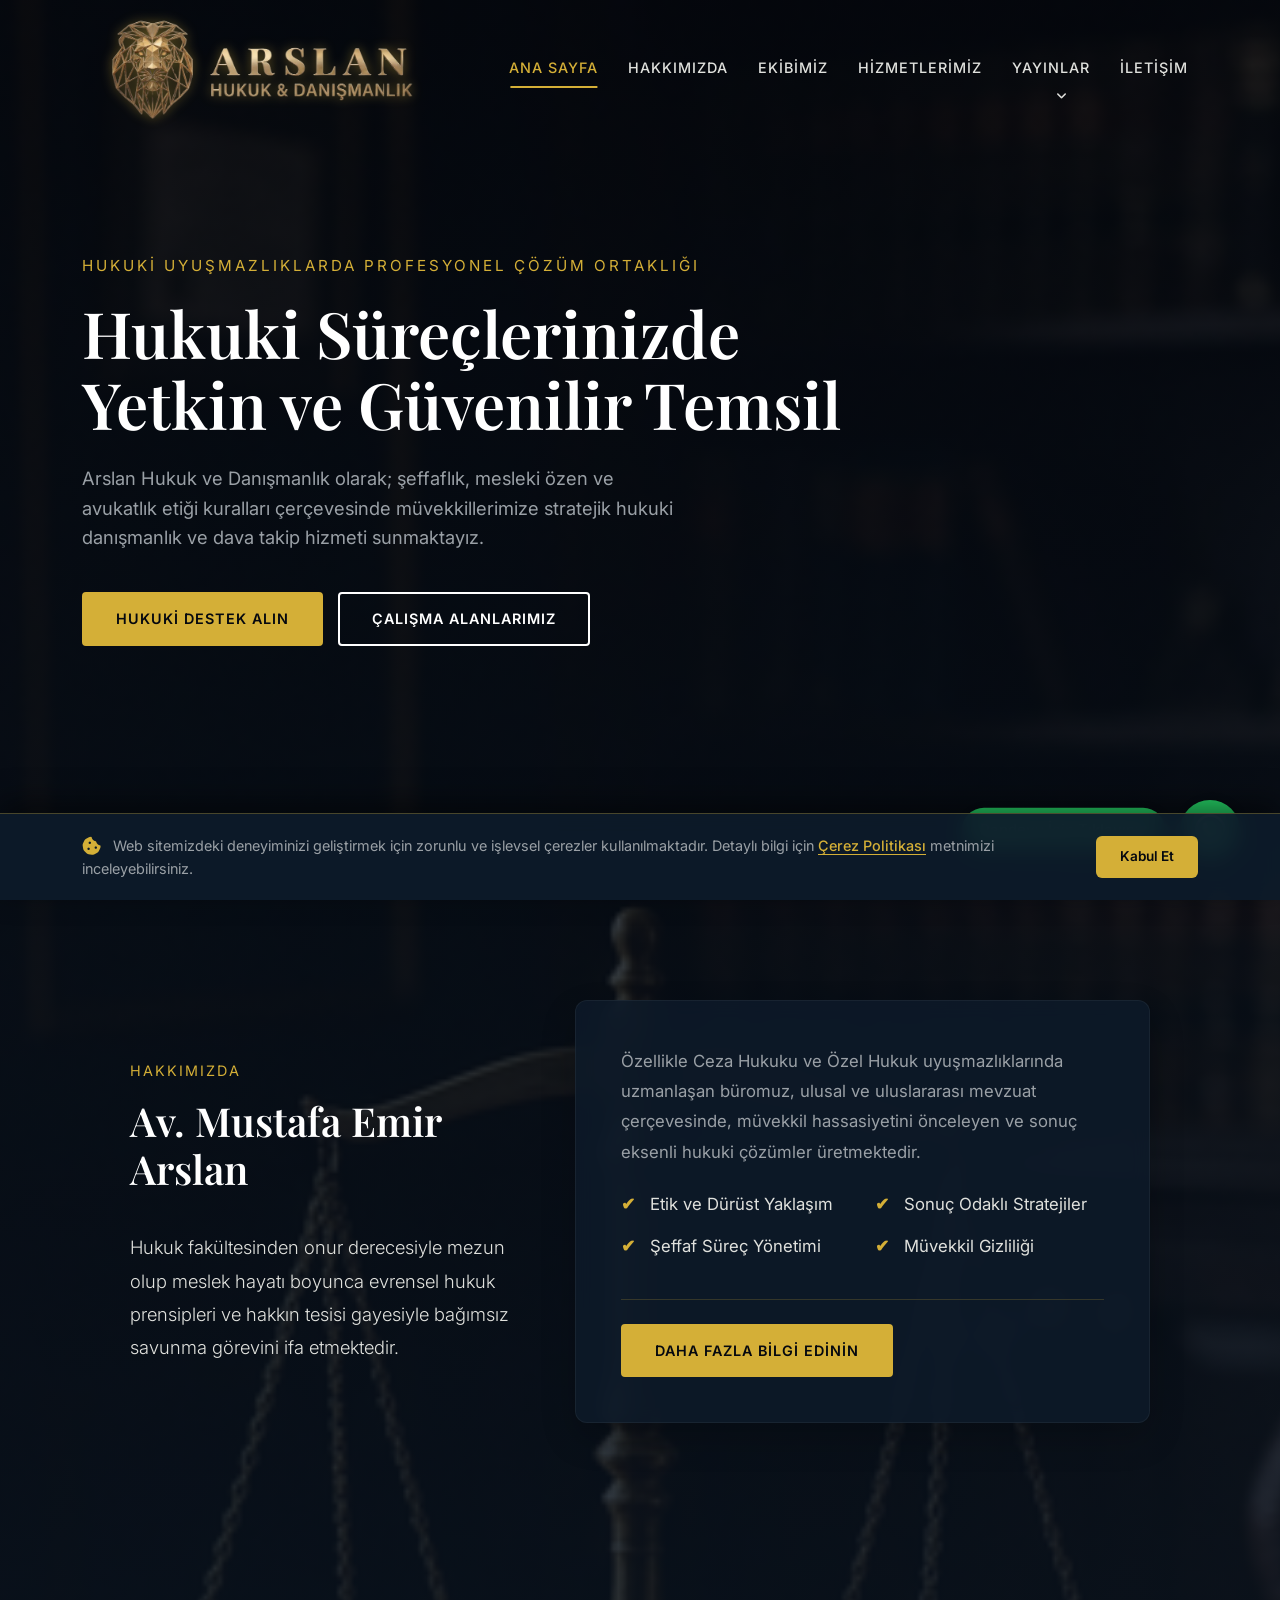
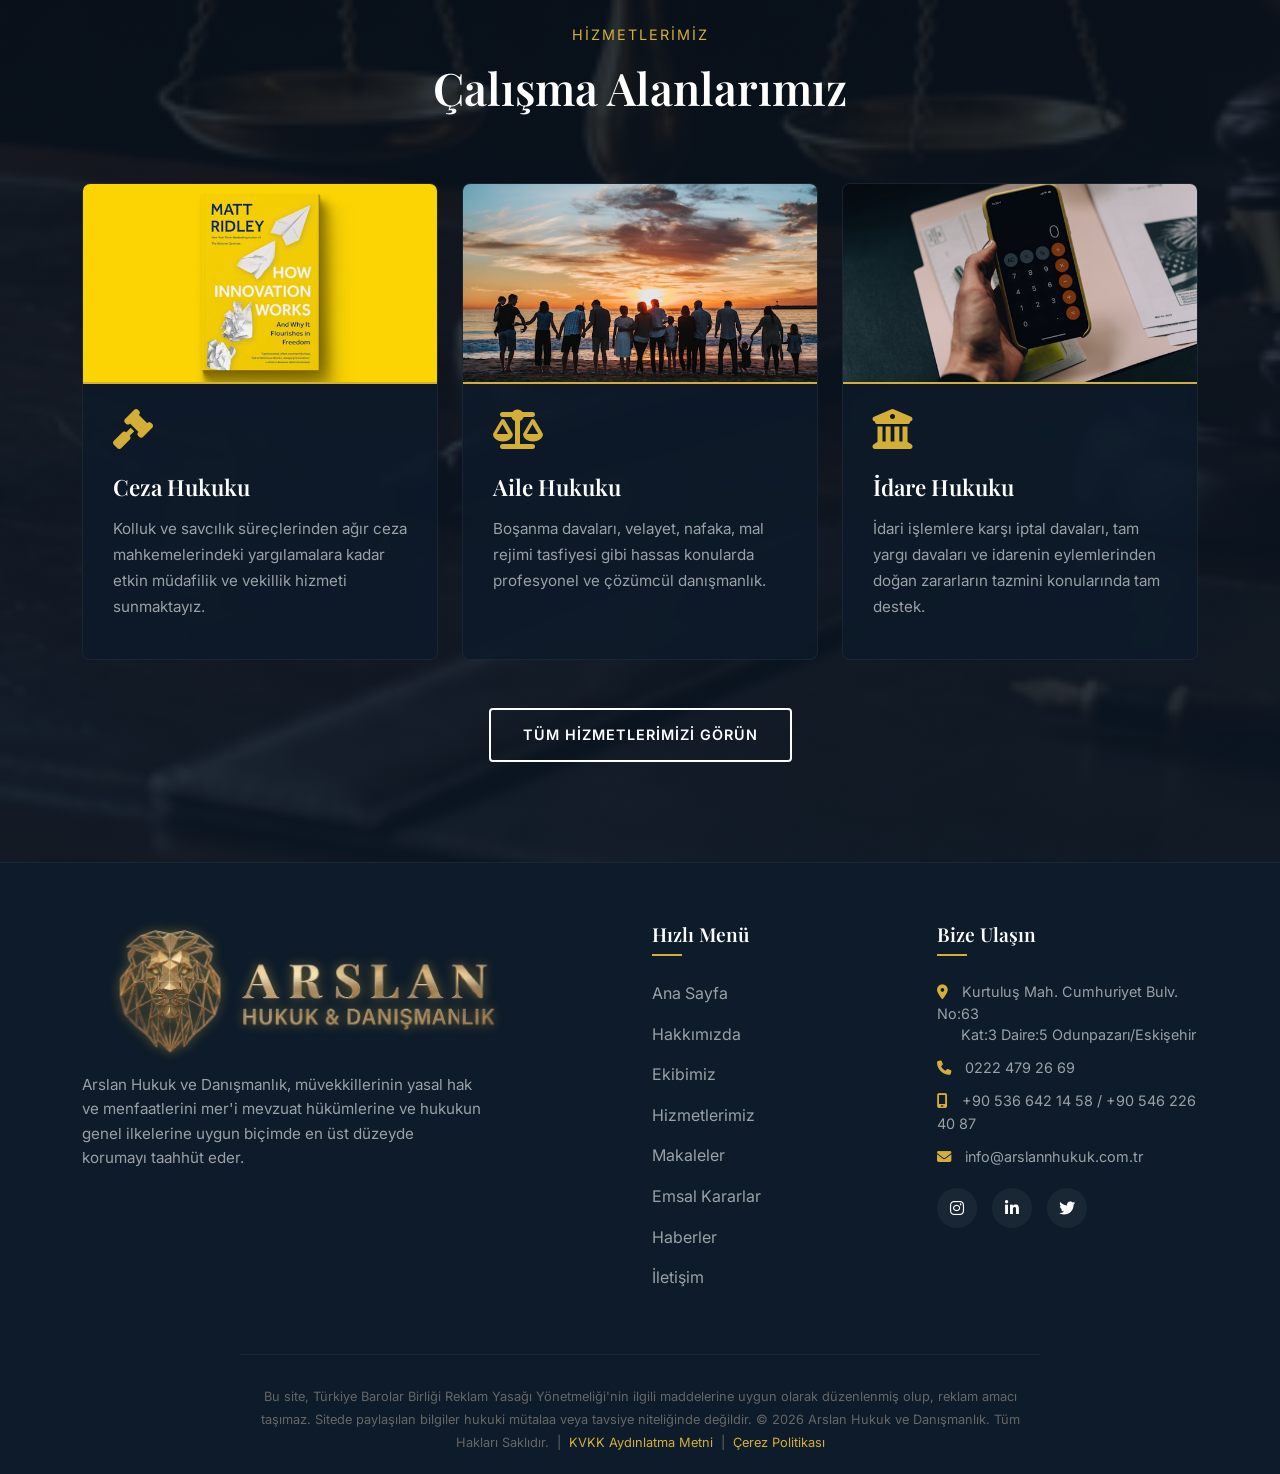
==== index.html @ b60cd7ef "Fix encoding and replace www with root domain" ====
﻿<!DOCTYPE html>
<html lang="tr">
<head>
    <meta charset="UTF-8">
    <meta name="viewport" content="width=device-width, initial-scale=1.0">
    <title>ARSLAN Hukuk ve Danışmanlık | Av. Mustafa Emir Arslan</title>
    <link rel="icon" type="image/png" href="assets/favicon.png">
    <meta name="description" content="Avukat Mustafa Emir Arslan liderliğinde ARSLAN Hukuk ve Danışmanlık bürosu; Ceza Hukuku, Aile Hukuku ve İdare Hukuku alanlarında profesyonel hukuki destek sunar.">
    <meta name="keywords" content="ceza avukatı, eskişehir ceza avukatı, eskişehir avukat, ağır ceza avukatı eskişehir, ceza hukuku eskişehir, eskişehir hukuk bürosu">
    <!-- Canonical URL -->
    <link rel="canonical" href="https://arslannhukuk.com.tr/">
    <!-- Open Graph -->
    <meta property="og:title" content="ARSLAN Hukuk ve Danışmanlık | Av. Mustafa Emir Arslan">
    <meta property="og:description" content="Avukat Mustafa Emir Arslan liderliğinde ARSLAN Hukuk ve Danışmanlık bürosu; Ceza Hukuku, Aile Hukuku ve İdare Hukuku alanlarında profesyonel hukuki destek sunar.">
    <meta property="og:image" content="https://arslannhukuk.com.tr/assets/logo.png">
    <meta property="og:url" content="https://arslannhukuk.com.tr/">
    <meta property="og:type" content="website">
    <meta name="twitter:card" content="summary_large_image">
    <!-- Schema.org JSON-LD -->
    <script type="application/ld+json">
    {
      "@context": "https://schema.org",
      "@type": "LegalService",
      "name": "ARSLAN Hukuk ve Danışmanlık",
      "image": "https://arslannhukuk.com.tr/assets/logo.png",
      "url": "https://arslannhukuk.com.tr/",
      "telephone": "+905366421458",
      "address": {
        "@type": "PostalAddress",
        "streetAddress": "Kurtuluş Mahallesi, Cumhuriyet Bulvarı, No: 63 Kat: 3 Daire: 5, Sivriler Plaza",
        "addressLocality": "Odunpazarı",
        "addressRegion": "Eskişehir",
        "addressCountry": "TR"
      },
      "areaServed": "Eskişehir",
      "keywords": "eskişehir ceza avukatı, ağır ceza avukatı eskişehir, eskişehir hukuk bürosu"
    }
    </script>
    <!-- Google Fonts (preconnect for speed) -->
    <link rel="preconnect" href="https://fonts.googleapis.com">
    <link rel="preconnect" href="https://fonts.gstatic.com" crossorigin>
    <link rel="stylesheet" href="https://fonts.googleapis.com/css2?family=Inter:wght@300;400;500;600&family=Playfair+Display:ital,wght@0,400;0,600;0,700;1,400&display=swap">
    <!-- Bootstrap 5 -->
    <link rel="stylesheet" href="https://cdn.jsdelivr.net/npm/bootstrap@5.3.3/dist/css/bootstrap.min.css">
    <!-- FontAwesome -->
    <link rel="stylesheet" href="https://cdnjs.cloudflare.com/ajax/libs/font-awesome/6.4.0/css/all.min.css">
    <!-- Custom CSS -->
    <link rel="stylesheet" href="style.css">
    <meta name="google-site-verification" content="-B33b_EFkmxkenc03w7_HW93zOoQG8uKRRbSUZZQ7Bk" />
</head>
<body>

    <!-- NAVBAR -->
    <header id="mainHeader">
        <div class="container">
            <nav class="navbar navbar-expand-lg px-0">
                <a href="index.html" class="logo navbar-brand logo-with-img">
                    <img src="assets/logo.png" alt="ARSLAN Hukuk Logo" class="logo-img">
                </a>

                <button class="hamburger navbar-toggler border-0 shadow-none" type="button"
                        data-bs-toggle="collapse" data-bs-target="#navMenu"
                        aria-controls="navMenu" aria-expanded="false" aria-label="Menüyü aç">
                    <span></span>
                    <span></span>
                    <span></span>
                </button>

                <div class="collapse navbar-collapse" id="navMenu">
                    <ul class="nav-links navbar-nav ms-auto">
                        <li class="nav-item"><a href="index.html" class="nav-link active">Ana Sayfa</a></li>
                        <li class="nav-item"><a href="hakkimizda.html" class="nav-link">Hakkımızda</a></li>
                        <li class="nav-item"><a href="ekibimiz.html" class="nav-link">Ekibimiz</a></li>
                        <li class="nav-item"><a href="hizmetlerimiz.html" class="nav-link">Hizmetlerimiz</a></li>
                        <li class="nav-item dropdown">
                            <a class="nav-link dropdown-toggle" href="#" id="yayinlarDropdown" role="button" data-bs-toggle="dropdown" aria-expanded="false">Yayınlar</a>
                            <ul class="dropdown-menu" aria-labelledby="yayinlarDropdown">
                                <li><a class="dropdown-item" href="makaleler.html">Makaleler</a></li>
                                <li><a class="dropdown-item" href="emsal-kararlar.html">Emsal Kararlar</a></li>
                                <li><a class="dropdown-item" href="haberler.html">Haberler</a></li>
                            </ul>
                        </li>
                        <li class="nav-item"><a href="iletisim.html" class="nav-link">İletişim</a></li>
                    </ul>
                </div>
            </nav>
        </div>
    </header>

    <main>
        <!-- HERO SECTION -->
        <section class="hero">
            <div class="container">
                <div class="hero-content">
                    <span class="hero-subtitle">Hukuki Uyuşmazlıklarda Profesyonel Çözüm Ortaklığı</span>
                    <h1>Hukuki Süreçlerinizde Yetkin ve Güvenilir Temsil</h1>
                    <p>Arslan Hukuk ve Danışmanlık olarak; şeffaflık, mesleki özen ve avukatlık etiği kuralları çerçevesinde müvekkillerimize stratejik hukuki danışmanlık ve dava takip hizmeti sunmaktayız.</p>
                    <div class="hero-btns">
                        <a href="iletisim.html" class="btn">Hukuki Destek Alın</a>
                        <a href="hizmetlerimiz.html" class="btn btn-outline">Çalışma Alanlarımız</a>
                    </div>
                </div>
            </div>
        </section>

        <!-- BRIEF ABOUT -->
        <section class="section-padding">
            <div class="container">
                <div class="row justify-content-center">
                    <div class="col-lg-11">
                        <div class="row g-5 align-items-center">
                            
                            <!-- Left: Title & Intro -->
                            <div class="col-lg-5">
                                <div class="section-title" style="text-align: left; margin-bottom: 30px;">
                                    <span>Hakkımızda</span>
                                    <h2 style="font-size: 2.5rem; line-height: 1.2;">Av. Mustafa Emir Arslan</h2>
                                </div>
                                <p style="font-size: 1.15rem; color: var(--text-main); font-weight: 300; line-height: 1.8; margin-bottom: 0;">
                                    Hukuk fakültesinden onur derecesiyle mezun olup meslek hayatı boyunca evrensel hukuk prensipleri ve hakkın tesisi gayesiyle bağımsız savunma görevini ifa etmektedir.
                                </p>
                            </div>
                            
                            <!-- Right: Glassmorphism Card with details -->
                            <div class="col-lg-7">
                                <div class="about-content" style="background: var(--surface-color); padding: 45px; border-radius: 12px; border: 1px solid rgba(255, 255, 255, 0.05); backdrop-filter: blur(10px); box-shadow: 0 15px 35px rgba(0,0,0,0.2);">
                                    <p style="font-size: 1.05rem; line-height: 1.8;">Özellikle Ceza Hukuku ve Özel Hukuk uyuşmazlıklarında uzmanlaşan büromuz, ulusal ve uluslararası mevzuat çerçevesinde, müvekkil hassasiyetini önceleyen ve sonuç eksenli hukuki çözümler üretmektedir.</p>
                                    
                                    <div class="row mt-4">
                                        <div class="col-sm-6">
                                            <ul class="features-list mt-0 mb-sm-0">
                                                <li>Etik ve Dürüst Yaklaşım</li>
                                                <li>Şeffaf Süreç Yönetimi</li>
                                            </ul>
                                        </div>
                                        <div class="col-sm-6">
                                            <ul class="features-list mt-0">
                                                <li>Sonuç Odaklı Stratejiler</li>
                                                <li>Müvekkil Gizliliği</li>
                                            </ul>
                                        </div>
                                    </div>
                                    
                                    <div class="mt-4 pt-4 d-flex align-items-center" style="border-top: 1px solid rgba(212, 175, 55, 0.2);">
                                        <a href="hakkimizda.html" class="btn">Daha Fazla Bilgi Edinin</a>
                                    </div>
                                </div>
                            </div>
                            
                        </div>
                    </div>
                </div>
            </div>
        </section>

        <!-- SERVICES SUMMARY -->
        <section class="section-padding">
            <div class="container">
                <div class="section-title">
                    <span>Hizmetlerimiz</span>
                    <h2>Çalışma Alanlarımız</h2>
                </div>
                <div class="row g-4">
                    <div class="col-lg-4 col-md-6">
                        <div class="service-card h-100">
                            <div class="service-img-wrapper">
                                <img src="assets/service_ceza.jpg" alt="Ceza Hukuku" loading="lazy">
                            </div>
                            <i class="fa-solid fa-gavel service-icon"></i>
                            <h3>Ceza Hukuku</h3>
                            <p>Kolluk ve savcılık süreçlerinden ağır ceza mahkemelerindeki yargılamalara kadar etkin müdafilik ve vekillik hizmeti sunmaktayız.</p>
                        </div>
                    </div>
                    <div class="col-lg-4 col-md-6">
                        <div class="service-card h-100">
                            <div class="service-img-wrapper">
                                <img src="assets/service_aile.jpg" alt="Aile Hukuku" loading="lazy">
                            </div>
                            <i class="fa-solid fa-balance-scale service-icon"></i>
                            <h3>Aile Hukuku</h3>
                            <p>Boşanma davaları, velayet, nafaka, mal rejimi tasfiyesi gibi hassas konularda profesyonel ve çözümcül danışmanlık.</p>
                        </div>
                    </div>
                    <div class="col-lg-4 col-md-6">
                        <div class="service-card h-100">
                            <div class="service-img-wrapper">
                                <img src="assets/service_idare.jpg" alt="İdare Hukuku" loading="lazy">
                            </div>
                            <i class="fa-solid fa-building-columns service-icon"></i>
                            <h3>İdare Hukuku</h3>
                            <p>İdari işlemlere karşı iptal davaları, tam yargı davaları ve idarenin eylemlerinden doğan zararların tazmini konularında tam destek.</p>
                        </div>
                    </div>
                </div>
                <div class="text-center mt-5">
                    <a href="hizmetlerimiz.html" class="btn btn-outline">Tüm Hizmetlerimizi Görün</a>
                </div>
            </div>
        </section>
    </main>

    <!-- FOOTER -->
    <footer>
        <div class="container">
            <div class="row g-4 mb-5">
                <div class="col-lg-6 col-md-12">
                    <div class="footer-about">
                        <a href="index.html" class="logo logo-with-img">
                            <img src="assets/logo.png" alt="ARSLAN Hukuk Logo" class="logo-img">
                        </a>
                        <p style="margin-top: 15px;">Arslan Hukuk ve Danışmanlık, müvekkillerinin yasal hak ve menfaatlerini mer'i mevzuat hükümlerine ve hukukun genel ilkelerine uygun biçimde en üst düzeyde korumayı taahhüt eder.</p>
                    </div>
                </div>
                <div class="col-lg-3 col-sm-6">
                    <div class="footer-links">
                        <h4>Hızlı Menü</h4>
                        <ul>
                            <li><a href="index.html">Ana Sayfa</a></li>
                            <li><a href="hakkimizda.html">Hakkımızda</a></li>
                            <li><a href="ekibimiz.html">Ekibimiz</a></li>
                            <li><a href="hizmetlerimiz.html">Hizmetlerimiz</a></li>
                            <li><a href="makaleler.html">Makaleler</a></li>
                            <li><a href="emsal-kararlar.html">Emsal Kararlar</a></li>
                            <li><a href="haberler.html">Haberler</a></li>
                            <li><a href="iletisim.html">İletişim</a></li>
                        </ul>
                    </div>
                </div>
                <div class="col-lg-3 col-sm-6">
                    <div class="footer-social">
                        <h4>Bize Ulaşın</h4>
                        <ul style="margin-bottom: 20px; font-size: 0.9rem; color: var(--text-muted);">
                            <li style="margin-bottom: 10px; line-height: 1.5;"><a href="https://www.google.com/maps?q=39.767203,30.531900" target="_blank" rel="noopener noreferrer"><i class="fa-solid fa-location-dot" style="color: var(--accent-color); margin-right: 10px;"></i> Kurtuluş Mah. Cumhuriyet Bulv. No:63<br>&nbsp;&nbsp;&nbsp;&nbsp;&nbsp;&nbsp;Kat:3 Daire:5 Odunpazarı/Eskişehir</a></li>
                            <li style="margin-bottom: 10px;"><a href="tel:02224792669"><i class="fa-solid fa-phone" style="color: var(--accent-color); margin-right: 10px;"></i> 0222 479 26 69</a></li>
                            <li style="margin-bottom: 10px;"><i class="fa-solid fa-mobile-screen" style="color: var(--accent-color); margin-right: 10px;"></i> <a href="tel:+905366421458">+90 536 642 14 58</a> / <a href="tel:+905462264087">+90 546 226 40 87</a></li>
                            <li><i class="fa-solid fa-envelope" style="color: var(--accent-color); margin-right: 10px;"></i> info@arslannhukuk.com.tr</li>
                        </ul>
                        <div class="social-icons">
                            <a href="#" aria-label="Instagram"><i class="fa-brands fa-instagram"></i></a>
                            <a href="#" aria-label="LinkedIn"><i class="fa-brands fa-linkedin-in"></i></a>
                            <a href="#" aria-label="Twitter"><i class="fa-brands fa-twitter"></i></a>
                        </div>
                    </div>
                </div>
            </div>
            
            <div class="tbb-disclaimer">
                Bu site, Türkiye Barolar Birliği Reklam Yasağı Yönetmeliği'nin ilgili maddelerine uygun olarak düzenlenmiş olup, reklam amacı taşımaz. 
                Sitede paylaşılan bilgiler hukuki mütalaa veya tavsiye niteliğinde değildir.
                &copy; 2026 Arslan Hukuk ve Danışmanlık. Tüm Hakları Saklıdır.
                &nbsp;|&nbsp; <a href="kvkk.html" style="color: var(--accent-color);">KVKK Aydınlatma Metni</a>
                &nbsp;|&nbsp; <a href="cerez-politikasi.html" style="color: var(--accent-color);">Çerez Politikası</a>
            </div>
        </div>
    </footer>

    <!-- WhatsApp Floating Button -->
    <a href="https://wa.me/905462264087" class="whatsapp-float" target="_blank" rel="noopener noreferrer" aria-label="WhatsApp İletişim">
        <i class="fa-brands fa-whatsapp"></i>
    </a>

    <!-- Bootstrap 5 JS -->
    <script src="https://cdn.jsdelivr.net/npm/bootstrap@5.3.3/dist/js/bootstrap.bundle.min.js" defer></script>
    <script src="script.js" defer></script>
</body>
</html>
---- style.css ----
/* Google Fonts are loaded via <link> in HTML for better performance */


:root {
    --primary-color: #0d1b2a;
    --secondary-color: #1b263b;
    --accent-color: #d4af37;
    --accent-hover: #b5952f;
    --text-main: #e0e1dd;
    --text-muted: #9aa0a6;
    --bg-color: #05080f;
    --surface-color: rgba(13, 27, 42, 0.85);
    --white: #ffffff;
    --transition: all 0.3s ease;
}

* {
    margin: 0;
    padding: 0;
    box-sizing: border-box;
}


html {
    width: 100%;
    margin: 0;
    padding: 0;
    overflow-x: hidden;
}

body {
    font-family: 'Inter', sans-serif;
    background-color: var(--bg-color);
    background-image: linear-gradient(rgba(5, 8, 15, 0.8), rgba(13, 27, 42, 0.9)), url('assets/hero_bg.png');
    background-attachment: scroll;
    background-position: center;
    background-size: cover;
    background-repeat: no-repeat;
    color: var(--text-main);
    line-height: 1.6;
    width: 100%;
    margin: 0;
    padding: 0;
    /* Çift scroll bar'ı engellemek için sadece html üzerinde overflow-x: hidden bırakıyoruz,
       fakat taşan içerikler olursa body'de de görünmemesi için bu ayarı yapıyoruz */
    overflow-x: clip; 
}

img, video {
    max-width: 100%;
    height: auto;
}

h1,
h2,
h3,
h4,
h5,
h6 {
    font-family: 'Playfair Display', serif;
    font-weight: 600;
    color: var(--white);
}

a {
    text-decoration: none;
    color: var(--white);
    transition: var(--transition);
}

ul {
    list-style: none;
    padding: 0;
    margin: 0;
}

/* =============================================
   NAVBAR
   ============================================= */
header {
    position: fixed;
    top: 0;
    width: 100%;
    z-index: 1000;
    padding: max(15px, env(safe-area-inset-top)) 0 15px 0;
    transition: var(--transition);
    background: transparent;
}

header.scrolled {
    background: rgba(13, 27, 42, 0.97);
    backdrop-filter: blur(12px);
    -webkit-backdrop-filter: blur(12px);
    padding: max(10px, env(safe-area-inset-top)) 0 10px 0;
    box-shadow: 0 4px 30px rgba(0, 0, 0, 0.5);
}

/* Bootstrap navbar overrides */
.navbar {
    padding: 0 !important;
}

.navbar-brand {
    padding: 0 !important;
    margin: 0 !important;
}

.logo {
    display: flex;
    align-items: center;
    line-height: 1;
}

/* Logo with image layout */
.logo-with-img {
    display: flex !important;
    align-items: center;
}

.logo-img {
    height: 108px;
    width: auto;
    max-width: 100%;
    object-fit: contain;
    flex-shrink: 0;
    filter: drop-shadow(0 0 6px rgba(212, 175, 55, 0.45));
    transition: filter 0.3s ease, transform 0.3s ease;
}

.logo-with-img:hover .logo-img {
    filter: drop-shadow(0 0 10px rgba(212, 175, 55, 0.75));
    transform: scale(1.03);
}

/* Logo-text gizle — sadece görsel kullanılıyor */
.logo-text {
    display: none;
}

/* Footer logo biraz daha büyük */
footer .logo-img {
    height: 135px;
}

/* Nav links (desktop) */
.nav-links {
    display: flex;
    gap: 10px;
    align-items: center;
}

.nav-links .nav-link {
    font-family: 'Inter', sans-serif;
    font-size: 0.9rem;
    font-weight: 500;
    text-transform: uppercase;
    letter-spacing: 1px;
    color: var(--text-main) !important;
    padding: 6px 10px !important;
    position: relative;
    padding-bottom: 8px !important;
}

.nav-links .nav-link::after {
    content: '';
    position: absolute;
    width: 0;
    height: 2px;
    bottom: 0;
    left: 50%;
    transform: translateX(-50%);
    background-color: var(--accent-color);
    transition: var(--transition);
}

.nav-links .nav-link:hover::after,
.nav-links .nav-link.active::after {
    width: 80%;
}

.nav-links .nav-link:hover,
.nav-links .nav-link.active {
    color: var(--accent-color) !important;
}

/* Hamburger (custom three-line button) */
.hamburger {
    display: none;
    /* Hidden on desktop, Bootstrap handles responsive show/hide */
    cursor: pointer;
    flex-direction: column;
    gap: 5px;
    background: transparent !important;
    border: none !important;
    padding: 4px !important;
}

.hamburger span {
    width: 25px;
    height: 3px;
    background-color: var(--white);
    display: block;
    border-radius: 2px;
    transition: var(--transition);
}

/* Show hamburger on mobile via Bootstrap's toggler */
@media (max-width: 991.98px) {
    .hamburger {
        display: flex !important;
    }

    /* Mobile dropdown menu */
    .navbar-collapse {
        background: var(--primary-color);
        margin-top: 10px;
        border-radius: 8px;
        padding: 15px 20px 20px;
        box-shadow: 0 8px 30px rgba(0, 0, 0, 0.6);
        border: 1px solid rgba(255, 255, 255, 0.05);
    }

    .nav-links {
        flex-direction: column;
        align-items: flex-start;
        gap: 0;
    }

    .nav-links .nav-link {
        padding: 12px 0 !important;
        border-bottom: 1px solid rgba(255, 255, 255, 0.05);
        width: 100%;
    }

    .nav-links .nav-link::after {
        display: none;
    }

    .nav-links li:last-child .nav-link {
        border-bottom: none;
    }
}

/* =============================================
   HERO SECTION
   ============================================= */
.hero {
    height: 100vh;
    min-height: 600px;
    display: flex;
    align-items: center;
    position: relative;
}

.hero-content {
    max-width: 800px;
}

.hero-content > * {
    opacity: 0;
    animation: fadeInUp 1s cubic-bezier(0.2, 0.8, 0.2, 1) forwards;
}

.hero-content .hero-subtitle { animation-delay: 0.1s; }
.hero-content h1 { animation-delay: 0.3s; }
.hero-content p { animation-delay: 0.5s; }
.hero-content .hero-btns { animation-delay: 0.7s; }

.hero-subtitle {
    font-size: 0.95rem;
    color: var(--accent-color);
    letter-spacing: 3px;
    text-transform: uppercase;
    margin-bottom: 20px;
    display: block;
}

.hero h1 {
    font-size: 4rem;
    line-height: 1.1;
    margin-bottom: 25px;
}

.hero p {
    font-size: 1.15rem;
    color: var(--text-muted);
    margin-bottom: 40px;
    max-width: 600px;
}

.hero-btns {
    display: flex;
    flex-wrap: wrap;
    gap: 15px;
    align-items: center;
}

/* =============================================
   BUTTONS
   ============================================= */
.btn {
    display: inline-block;
    padding: 14px 32px;
    background-color: var(--accent-color);
    color: var(--bg-color) !important;
    font-family: 'Inter', sans-serif;
    font-weight: 600;
    font-size: 0.9rem;
    text-transform: uppercase;
    letter-spacing: 1px;
    border: 2px solid var(--accent-color);
    border-radius: 4px;
    cursor: pointer;
    transition: all 0.4s cubic-bezier(0.25, 1, 0.5, 1);
    position: relative;
    overflow: hidden;
    z-index: 1;
}

.btn::after {
    content: '';
    position: absolute;
    bottom: 0;
    left: 0;
    width: 100%;
    height: 100%;
    background-color: var(--bg-color);
    z-index: -1;
    transform: scaleX(0);
    transform-origin: right;
    transition: transform 0.4s cubic-bezier(0.25, 1, 0.5, 1);
}

.btn:hover {
    color: var(--accent-color) !important;
    transform: translateY(-4px);
    box-shadow: 0 10px 20px rgba(212, 175, 55, 0.25);
    border-color: var(--accent-color);
}

.btn:hover::after {
    transform: scaleX(1);
    transform-origin: left;
}

.btn-outline {
    background-color: transparent;
    color: var(--white) !important;
    border-color: var(--white);
}

.btn-outline::after {
    background-color: var(--white);
}

.btn-outline:hover {
    color: var(--bg-color) !important;
    box-shadow: 0 10px 20px rgba(255, 255, 255, 0.15);
    border-color: var(--white);
}

/* =============================================
   COMMON SECTIONS
   ============================================= */
.section-padding {
    padding: 100px 0;
}

.section-title {
    text-align: center;
    margin-bottom: 60px;
}

.section-title span {
    color: var(--accent-color);
    font-size: 0.9rem;
    letter-spacing: 2px;
    text-transform: uppercase;
    display: block;
    margin-bottom: 15px;
}

.section-title h2 {
    font-size: 2.8rem;
    position: relative;
    display: inline-block;
}

/* =============================================
   PAGE HEADER (Inner Pages)
   ============================================= */
.page-header {
    height: 40vh;
    min-height: 300px;
    display: flex;
    align-items: center;
    justify-content: center;
    text-align: center;
    padding-top: 80px;
}

.page-header h1 {
    font-size: 3.5rem;
    margin-bottom: 10px;
}

.breadcrumb {
    color: var(--accent-color);
    font-size: 0.9rem;
    letter-spacing: 1px;
    background: transparent;
    padding: 0;
    margin: 0;
}

.breadcrumb a {
    color: var(--text-muted);
}

.breadcrumb a:hover {
    color: var(--white);
}

/* =============================================
   ABOUT SECTION
   ============================================= */
.about-image {
    position: relative;
    border-radius: 8px;
    overflow: hidden;
    box-shadow: 0 20px 40px rgba(0, 0, 0, 0.5);
}

.about-image img {
    width: 100%;
    height: auto;
    display: block;
    transition: transform 0.5s ease;
}

.about-image:hover img {
    transform: scale(1.05);
}

.about-image::after {
    content: '';
    position: absolute;
    top: 0;
    left: 0;
    right: 0;
    bottom: 0;
    border: 2px solid var(--accent-color);
    border-radius: 8px;
    transform: translate(15px, 15px);
    z-index: -1;
}

.about-content p {
    margin-bottom: 20px;
    color: var(--text-muted);
    font-size: 1.05rem;
}

.features-list {
    margin-top: 30px;
}

.features-list li {
    display: flex;
    align-items: center;
    margin-bottom: 15px;
    font-size: 1.05rem;
}

.features-list li::before {
    content: '✔';
    color: var(--accent-color);
    margin-right: 15px;
    font-weight: bold;
}

/* =============================================
   SERVICES GRID
   ============================================= */
.service-card {
    background: var(--surface-color);
    border: 1px solid rgba(255, 255, 255, 0.05);
    padding: 40px 30px;
    border-radius: 8px;
    transition: var(--transition);
    position: relative;
    overflow: hidden;
    backdrop-filter: blur(5px);
}

.service-card::before {
    content: '';
    position: absolute;
    top: 0;
    left: 0;
    width: 4px;
    height: 0;
    background-color: var(--accent-color);
    transition: height 0.4s ease;
}

.service-card:hover {
    transform: translateY(-8px);
    box-shadow: 0 15px 30px rgba(0, 0, 0, 0.4);
    border-color: rgba(212, 175, 55, 0.2);
}

.service-card:hover::before {
    height: 100%;
}

.service-icon {
    font-size: 2.5rem;
    color: var(--accent-color);
    margin-bottom: 25px;
    display: block;
    transition: transform 0.5s cubic-bezier(0.175, 0.885, 0.32, 1.275);
}

.service-card:hover .service-icon {
    transform: scale(1.15) rotate(5deg);
}

.service-card h3 {
    font-size: 1.4rem;
    margin-bottom: 15px;
}

.service-card p {
    color: var(--text-muted);
    font-size: 0.95rem;
    line-height: 1.7;
    margin: 0;
}

.service-img-wrapper {
    margin: -40px -30px 25px -30px;
    height: 200px;
    overflow: hidden;
    position: relative;
    border-bottom: 2px solid var(--accent-color);
}

.service-img-wrapper img {
    width: 100%;
    height: 100%;
    object-fit: cover;
    transition: transform 0.6s ease;
}

.service-card:hover .service-img-wrapper img {
    transform: scale(1.1);
}

/* =============================================
   CONTACT SECTION
   ============================================= */
.contact-container {
    display: grid;
    grid-template-columns: 1fr 1.5fr;
    gap: 50px;
    background: var(--surface-color);
    padding: 50px;
    border-radius: 12px;
    border: 1px solid rgba(255, 255, 255, 0.05);
}

.contact-info h3,
.contact-form-wrapper h3 {
    font-size: 1.8rem;
    margin-bottom: 30px;
    color: var(--accent-color);
}

.info-item {
    display: flex;
    align-items: flex-start;
    margin-bottom: 30px;
}

.info-item .icon {
    font-size: 1.5rem;
    color: var(--accent-color);
    margin-right: 20px;
    margin-top: 5px;
    min-width: 24px;
}

.info-item h4 {
    font-family: 'Inter', sans-serif;
    font-size: 1rem;
    margin-bottom: 5px;
    color: var(--white);
}

.info-item p,
.info-item a {
    color: var(--text-muted);
    font-size: 0.95rem;
}

.contact-form {
    display: grid;
    grid-template-columns: 1fr 1fr;
    gap: 20px;
}

.form-group.full-width {
    grid-column: 1 / -1;
}

.form-group input,
.form-group textarea {
    width: 100%;
    padding: 15px;
    background: rgba(0, 0, 0, 0.2);
    border: 1px solid rgba(255, 255, 255, 0.1);
    border-radius: 4px;
    color: var(--white);
    font-family: 'Inter', sans-serif;
    transition: var(--transition);
    font-size: 0.95rem;
}

.form-group input:focus,
.form-group textarea:focus {
    outline: none;
    border-color: var(--accent-color);
    background: rgba(0, 0, 0, 0.4);
}

.form-group input::placeholder,
.form-group textarea::placeholder {
    color: var(--text-muted);
}

.form-group textarea {
    height: 150px;
    resize: vertical;
}

/* =============================================
   FOOTER
   ============================================= */
footer {
    background-color: var(--primary-color);
    padding: 60px 0 20px;
    border-top: 1px solid rgba(255, 255, 255, 0.05);
}

.footer-about .logo {
    margin-bottom: 10px;
}

.footer-about p {
    color: var(--text-muted);
    font-size: 0.95rem;
    max-width: 400px;
}

.footer-links h4,
.footer-social h4 {
    font-size: 1.2rem;
    margin-bottom: 25px;
    position: relative;
    padding-bottom: 10px;
}

.footer-links h4::after,
.footer-social h4::after {
    content: '';
    position: absolute;
    left: 0;
    bottom: 0;
    width: 30px;
    height: 2px;
    background-color: var(--accent-color);
}

.footer-links ul li {
    margin-bottom: 15px;
}

.footer-links a {
    color: var(--text-muted);
}

.footer-links a:hover {
    color: var(--accent-color);
    padding-left: 5px;
}

.footer-social ul li a {
    color: inherit;
    text-decoration: none;
    transition: var(--transition);
}

.footer-social ul li a:hover {
    color: var(--accent-color);
}

.social-icons {
    display: flex;
    gap: 15px;
}

.social-icons a {
    display: flex;
    align-items: center;
    justify-content: center;
    width: 40px;
    height: 40px;
    background: rgba(255, 255, 255, 0.05);
    border-radius: 50%;
    color: var(--white);
    transition: var(--transition);
}

.social-icons a:hover {
    background: var(--accent-color);
    color: var(--bg-color);
    transform: translateY(-3px);
}

.tbb-disclaimer {
    text-align: center;
    padding-top: 30px;
    border-top: 1px solid rgba(255, 255, 255, 0.05);
    color: #666;
    font-size: 0.8rem;
    max-width: 800px;
    margin: 0 auto;
    line-height: 1.8;
}

/* =============================================
   ANIMATIONS & SCROLL REVEALS
   ============================================= */
@keyframes fadeInUp {
    to {
        opacity: 1;
        transform: translateY(0);
    }
}

.reveal-item {
    opacity: 0;
    transform: translateY(40px);
    transition: opacity 0.8s cubic-bezier(0.2, 0.8, 0.2, 1), transform 0.8s cubic-bezier(0.2, 0.8, 0.2, 1);
}

.reveal-item.active {
    opacity: 1;
    transform: translateY(0);
}

/* =============================================
   TABLET (≤992px)
   ============================================= */
@media (max-width: 991.98px) {
    .logo-img {
        height: 85px;
    }
    footer .logo-img {
        height: 110px;
    }

    body {
        background-attachment: scroll;
    }

    .contact-container {
        grid-template-columns: 1fr;
        padding: 35px 25px;
    }

    .hero h1 {
        font-size: 3rem;
    }

    .section-title h2 {
        font-size: 2.2rem;
    }

    .page-header h1 {
        font-size: 2.8rem;
    }
}

/* =============================================
   MOBİL (≤768px)
   ============================================= */
@media (max-width: 767.98px) {
    .logo-img {
        height: 70px;
    }
    footer .logo-img {
        height: 90px;
    }

    .hamburger {
        margin-left: auto;
    }

    .hero {
        text-align: center;
    }

    .hero h1 {
        font-size: 2.2rem;
        line-height: 1.25;
    }

    .hero p {
        font-size: 1rem;
    }

    .hero-btns {
        flex-direction: column;
        align-items: center;
    }

    .hero-btns .btn {
        width: 100%;
        text-align: center;
    }

    .section-padding {
        padding: 70px 0;
    }

    .section-title h2 {
        font-size: 1.9rem;
    }

    .page-header {
        min-height: 240px;
    }

    .page-header h1 {
        font-size: 2.2rem;
    }

    .contact-form {
        grid-template-columns: 1fr;
    }

    .contact-container {
        padding: 25px 20px;
    }
}

/* =============================================
   KÜÇÜK MOBİL (≤480px)
   ============================================= */
@media (max-width: 480px) {
    .logo-img {
        height: 55px;
    }
    footer .logo-img {
        height: 75px;
    }

    .hero h1 {
        font-size: 1.85rem;
    }

    .hero-subtitle {
        font-size: 0.8rem;
        letter-spacing: 2px;
    }

    .hero p {
        font-size: 0.95rem;
    }

    .btn {
        padding: 12px 24px;
        font-size: 0.85rem;
    }

    .section-title h2 {
        font-size: 1.6rem;
    }

    .page-header h1 {
        font-size: 1.8rem;
    }

    .page-header {
        min-height: 200px;
    }

    .service-card {
        padding: 28px 20px;
    }

    .tbb-disclaimer {
        font-size: 0.75rem;
    }
}

/* =============================================
   WHATSAPP FLOAT BUTTON
   ============================================= */
.whatsapp-float {
    position: fixed;
    width: 60px;
    height: 60px;
    bottom: 40px;
    right: 40px;
    background-color: #25d366;
    color: #FFF;
    border-radius: 50px;
    text-align: center;
    font-size: 35px;
    box-shadow: 2px 2px 10px rgba(0,0,0,0.3);
    z-index: 1000;
    transition: all 0.3s ease;
    display: flex;
    align-items: center;
    justify-content: center;
    text-decoration: none;
    animation: pulse-green 2s infinite;
}

/* WhatsApp Text Bubble */
.whatsapp-float::before {
    content: "Randevu İçin Tıklayınız";
    position: absolute;
    right: 75px; 
    top: 50%;
    transform: translateY(-50%);
    background-color: #25d366;
    color: #fff;
    padding: 10px 18px;
    border-radius: 30px;
    font-size: 0.95rem;
    font-family: 'Inter', sans-serif;
    font-weight: 500;
    white-space: nowrap;
    box-shadow: 2px 2px 10px rgba(0,0,0,0.2);
    pointer-events: none;
    transition: all 0.3s ease;
}

/* Text Bubble Pointer */
.whatsapp-float::after {
    content: '';
    position: absolute;
    right: 63px;
    top: 50%;
    transform: translateY(-50%);
    border-width: 6px;
    border-style: solid;
    border-color: transparent transparent transparent #25d366;
    pointer-events: none;
    transition: all 0.3s ease;
}

.whatsapp-float:hover {
    background-color: #1ebe57;
    color: #FFF;
    transform: scale(1.05);
    animation: none;
    box-shadow: 2px 2px 15px rgba(0,0,0,0.4);
}

.whatsapp-float:hover::before {
    background-color: #1ebe57;
    right: 80px;
}

.whatsapp-float:hover::after {
    border-color: transparent transparent transparent #1ebe57;
    right: 68px;
}

@keyframes pulse-green {
    0% { box-shadow: 0 0 0 0 rgba(37, 211, 102, 0.7); }
    70% { box-shadow: 0 0 0 20px rgba(37, 211, 102, 0); }
    100% { box-shadow: 0 0 0 0 rgba(37, 211, 102, 0); }
}

@media (max-width: 767.98px) {
    .whatsapp-float {
        width: 55px;
        height: 55px;
        bottom: 20px;
        right: 15px;
        font-size: 30px;
    }
    /* Hide text bubble completely on mobile screens to save space and prevent overflow */
    .whatsapp-float::before,
    .whatsapp-float::after {
        display: none !important;
    }
}
/* =============================================
   NAVBAR DROPDOWN
   ============================================= */
.dropdown-menu {
    background: var(--surface-color);
    backdrop-filter: blur(10px);
    border: 1px solid rgba(212, 175, 55, 0.15);
    border-radius: 8px;
    padding: 10px 0;
    box-shadow: 0 10px 30px rgba(0,0,0,0.5);
    min-width: 200px;
    margin-top: 8px !important;
}

/* Desktop Dropdown Animation */
@media (min-width: 992px) {
    .dropdown-menu {
        display: block;
        opacity: 0;
        visibility: hidden;
        transform: translateY(15px);
        transition: all 0.3s ease-out;
        pointer-events: none;
    }
    .dropdown-menu.show {
        opacity: 1;
        visibility: visible;
        transform: translateY(0);
        pointer-events: auto;
    }
}

.dropdown-item {
    color: var(--text-muted);
    font-family: 'Inter', sans-serif;
    font-size: 0.82rem;
    font-weight: 500;
    padding: 10px 20px;
    transition: var(--transition);
    text-transform: uppercase;
    letter-spacing: 0.8px;
    background: transparent;
}

.dropdown-item:hover,
.dropdown-item:focus,
.dropdown-item.active {
    background: rgba(212,175,55,0.1);
    color: var(--accent-color);
    padding-left: 25px; /* Slight slide right on hover */
}

.nav-links .dropdown-toggle::after {
    border: none;
    content: '\f107';
    font-family: 'Font Awesome 6 Free';
    font-weight: 900;
    font-size: 0.75rem;
    margin-left: 5px;
    vertical-align: middle;
    transition: transform 0.3s ease;
}

.nav-links .dropdown.show .dropdown-toggle::after {
    transform: rotate(180deg);
}

/* Mobile dropdown animated */
@media (max-width: 991.98px) {
    .dropdown-menu {
        display: block;
        overflow: hidden;
        max-height: 0;
        opacity: 0;
        visibility: hidden;
        transition: max-height 0.4s ease, opacity 0.4s ease, padding 0.4s ease;
        background: rgba(255, 255, 255, 0.03); 
        border: none;
        border-left: 2px solid var(--accent-color);
        border-radius: 6px;
        padding: 0; 
        box-shadow: none;
        margin: 5px 0 10px 10px !important; 
    }
    .dropdown-menu.show {
        max-height: 300px;
        opacity: 1;
        visibility: visible;
        padding: 10px 0 10px 15px;
    }
    .dropdown-item {
        padding: 12px 15px;
        border-bottom: 1px solid rgba(255,255,255,0.04);
        font-size: 0.9rem;
        transform: translateX(-15px);
        opacity: 0;
        transition: all 0.4s ease;
    }
    .dropdown-menu.show .dropdown-item {
        transform: translateX(0);
        opacity: 1;
    }
    .dropdown-item:nth-child(1) { transition-delay: 0.05s; }
    .dropdown-item:nth-child(2) { transition-delay: 0.1s; }
    .dropdown-item:nth-child(3) { transition-delay: 0.15s; }
}

/* =============================================
   EMSAL KARAR KARTI
   ============================================= */
.emsal-card {
    background: var(--surface-color);
    border: 1px solid rgba(255,255,255,0.06);
    border-radius: 10px;
    padding: 28px 30px;
    display: flex;
    flex-direction: column;
    gap: 16px;
    transition: var(--transition);
    backdrop-filter: blur(6px);
    position: relative;
    overflow: hidden;
    height: 100%;
}

.emsal-card::before {
    content: '';
    position: absolute;
    top: 0;
    left: 0;
    width: 4px;
    height: 0;
    background: var(--accent-color);
    transition: height 0.4s ease;
}

.emsal-card:hover {
    transform: translateY(-5px);
    box-shadow: 0 20px 45px rgba(0,0,0,0.45);
    border-color: rgba(212,175,55,0.2);
}

.emsal-card:hover::before {
    height: 100%;
}

.emsal-card-top {
    display: flex;
    align-items: center;
    justify-content: space-between;
    flex-wrap: wrap;
    gap: 10px;
}

.emsal-court-badge {
    font-family: 'Inter', sans-serif;
    font-size: 0.78rem;
    font-weight: 700;
    padding: 5px 14px;
    border-radius: 4px;
    text-transform: uppercase;
    letter-spacing: 0.8px;
    display: flex;
    align-items: center;
    gap: 6px;
}

.court-yargitay  { background: rgba(220,53,69,0.12); color: #ff6b7a; border: 1px solid rgba(220,53,69,0.25); }
.court-danistay  { background: rgba(13,110,253,0.12); color: #6ea8fe; border: 1px solid rgba(13,110,253,0.25); }
.court-aym       { background: rgba(212,175,55,0.12); color: var(--accent-color); border: 1px solid rgba(212,175,55,0.25); }
.court-aihm      { background: rgba(25,135,84,0.12); color: #75b798; border: 1px solid rgba(25,135,84,0.25); }

.emsal-hukuk-badge {
    font-size: 0.72rem;
    font-weight: 600;
    padding: 3px 10px;
    border-radius: 20px;
    font-family: 'Inter', sans-serif;
    text-transform: uppercase;
    letter-spacing: 0.5px;
}

.emsal-title {
    font-size: 1.15rem;
    color: var(--white);
    line-height: 1.4;
    margin: 0;
    font-family: 'Playfair Display', serif;
}

.emsal-meta-grid {
    display: grid;
    grid-template-columns: 1fr 1fr;
    gap: 10px 20px;
    background: rgba(0,0,0,0.2);
    border-radius: 6px;
    padding: 14px 16px;
    border: 1px solid rgba(255,255,255,0.04);
}

.emsal-meta-item {
    display: flex;
    flex-direction: column;
    gap: 3px;
}

.emsal-meta-label {
    font-family: 'Inter', sans-serif;
    font-size: 0.7rem;
    text-transform: uppercase;
    letter-spacing: 1px;
    color: var(--accent-color);
    font-weight: 600;
}

.emsal-meta-value {
    font-family: 'Inter', sans-serif;
    font-size: 0.85rem;
    color: var(--text-muted);
}

.emsal-summary {
    color: var(--text-muted);
    font-size: 0.9rem;
    line-height: 1.75;
    margin: 0;
    flex-grow: 1;
}

/* =============================================
   MAKALELER & HABERLER
   ============================================= */

/* --- Filtre Çubuğu --- */
.makale-filter-bar {
    display: flex;
    flex-wrap: wrap;
    gap: 10px;
    margin-bottom: 10px;
}

.filter-btn {
    padding: 8px 20px;
    background: transparent;
    border: 1px solid rgba(255,255,255,0.12);
    color: var(--text-muted);
    border-radius: 30px;
    font-family: 'Inter', sans-serif;
    font-size: 0.85rem;
    font-weight: 500;
    cursor: pointer;
    transition: var(--transition);
    letter-spacing: 0.5px;
}

.filter-btn:hover,
.filter-btn.active {
    background: var(--accent-color);
    border-color: var(--accent-color);
    color: var(--bg-color);
}

/* --- Makale Kartı --- */
.makale-card {
    background: var(--surface-color);
    border: 1px solid rgba(255,255,255,0.05);
    border-radius: 10px;
    padding: 28px;
    display: flex;
    flex-direction: column;
    gap: 14px;
    transition: var(--transition);
    backdrop-filter: blur(6px);
    position: relative;
    overflow: hidden;
}

.makale-card::after {
    content: '';
    position: absolute;
    bottom: 0;
    left: 0;
    width: 0;
    height: 3px;
    background: var(--accent-color);
    transition: width 0.4s ease;
}

.makale-card:hover {
    transform: translateY(-6px);
    box-shadow: 0 18px 40px rgba(0,0,0,0.4);
    border-color: rgba(212, 175, 55, 0.2);
}

.makale-card:hover::after {
    width: 100%;
}

.makale-card-header {
    display: flex;
    align-items: center;
    justify-content: space-between;
    flex-wrap: wrap;
    gap: 8px;
}

.makale-badge {
    font-size: 0.75rem;
    font-weight: 600;
    letter-spacing: 0.5px;
    padding: 4px 12px;
    border-radius: 20px;
    font-family: 'Inter', sans-serif;
    text-transform: uppercase;
}

.badge-ceza    { background: rgba(220, 53, 69, 0.15); color: #ff6b7a; border: 1px solid rgba(220,53,69,0.3); }
.badge-idare   { background: rgba(13, 110, 253, 0.15); color: #6ea8fe; border: 1px solid rgba(13,110,253,0.3); }
.badge-is      { background: rgba(25, 135, 84, 0.15); color: #75b798; border: 1px solid rgba(25,135,84,0.3); }
.badge-aile    { background: rgba(111, 66, 193, 0.15); color: #c29ffa; border: 1px solid rgba(111,66,193,0.3); }
.badge-anayasa { background: rgba(212, 175, 55, 0.15); color: var(--accent-color); border: 1px solid rgba(212,175,55,0.3); }

.makale-type {
    font-size: 0.78rem;
    color: var(--text-muted);
    font-family: 'Inter', sans-serif;
    display: flex;
    align-items: center;
    gap: 5px;
}

.makale-title {
    font-size: 1.1rem;
    color: var(--white);
    line-height: 1.45;
    margin: 0;
    font-family: 'Playfair Display', serif;
}

.makale-excerpt {
    color: var(--text-muted);
    font-size: 0.9rem;
    line-height: 1.7;
    margin: 0;
    flex-grow: 1;
}

.makale-meta {
    display: flex;
    gap: 18px;
    font-size: 0.8rem;
    color: var(--text-muted);
    font-family: 'Inter', sans-serif;
    padding-top: 10px;
    border-top: 1px solid rgba(255,255,255,0.05);
}

.makale-meta span {
    display: flex;
    align-items: center;
    gap: 6px;
}

.makale-read-more {
    font-size: 0.85rem;
    font-weight: 600;
    color: var(--accent-color);
    font-family: 'Inter', sans-serif;
    letter-spacing: 0.5px;
    display: inline-flex;
    align-items: center;
    gap: 7px;
    transition: var(--transition);
    margin-top: auto;
}

.makale-read-more:hover {
    color: var(--white);
    gap: 12px;
}

.makale-add-note {
    margin-top: 40px;
    text-align: center;
    color: var(--text-muted);
    font-size: 0.9rem;
    font-family: 'Inter', sans-serif;
    display: flex;
    align-items: center;
    justify-content: center;
    gap: 10px;
}

.makale-add-note i {
    color: var(--accent-color);
    font-size: 1rem;
}

/* --- Haberler Bölümü --- */
.haber-section {
    background: rgba(13, 27, 42, 0.4);
    border-top: 1px solid rgba(255,255,255,0.04);
}

/* Featured Haber */
.haber-featured {
    display: grid;
    grid-template-columns: 1.4fr 1fr;
    gap: 0;
    border-radius: 12px;
    overflow: hidden;
    border: 1px solid rgba(255,255,255,0.07);
    box-shadow: 0 20px 50px rgba(0,0,0,0.4);
    transition: var(--transition);
}

.haber-featured:hover {
    transform: translateY(-4px);
    box-shadow: 0 28px 60px rgba(0,0,0,0.5);
}

.haber-featured-img {
    position: relative;
    overflow: hidden;
    max-height: 400px;
}

.haber-featured-img img {
    width: 100%;
    height: 100%;
    object-fit: cover;
    transition: transform 0.6s ease;
}

.haber-featured:hover .haber-featured-img img {
    transform: scale(1.05);
}

.haber-featured-badge {
    position: absolute;
    top: 20px;
    left: 20px;
    background: var(--accent-color);
    color: var(--bg-color);
    font-size: 0.75rem;
    font-weight: 700;
    padding: 5px 14px;
    border-radius: 20px;
    font-family: 'Inter', sans-serif;
    text-transform: uppercase;
    letter-spacing: 1px;
}

.haber-featured-body {
    background: var(--surface-color);
    padding: 45px 40px;
    display: flex;
    flex-direction: column;
    justify-content: center;
    gap: 18px;
}

.haber-meta-row {
    display: flex;
    align-items: center;
    gap: 15px;
    flex-wrap: wrap;
}

.haber-category-tag {
    font-size: 0.75rem;
    font-weight: 600;
    text-transform: uppercase;
    letter-spacing: 1px;
    padding: 4px 12px;
    border-radius: 20px;
    background: rgba(212,175,55,0.12);
    color: var(--accent-color);
    border: 1px solid rgba(212,175,55,0.25);
    font-family: 'Inter', sans-serif;
}

.haber-date {
    font-size: 0.82rem;
    color: var(--text-muted);
    font-family: 'Inter', sans-serif;
    display: flex;
    align-items: center;
    gap: 6px;
}

.haber-featured-title {
    font-size: 1.6rem;
    line-height: 1.35;
    color: var(--white);
    margin: 0;
}

.haber-featured-text {
    color: var(--text-muted);
    font-size: 0.95rem;
    line-height: 1.75;
    margin: 0;
}

/* Haber Kartı */
.haber-card {
    background: var(--surface-color);
    border: 1px solid rgba(255,255,255,0.05);
    border-radius: 10px;
    overflow: hidden;
    display: flex;
    flex-direction: column;
    transition: var(--transition);
}

.haber-card:hover {
    transform: translateY(-6px);
    box-shadow: 0 18px 40px rgba(0,0,0,0.4);
    border-color: rgba(212,175,55,0.15);
}

.haber-card-img {
    position: relative;
    height: 200px;
    overflow: hidden;
}

.haber-card-img img {
    width: 100%;
    height: 100%;
    object-fit: cover;
    transition: transform 0.6s ease;
}

.haber-card:hover .haber-card-img img {
    transform: scale(1.08);
}

.haber-card-img .haber-category-tag {
    position: absolute;
    bottom: 14px;
    left: 14px;
}

.haber-card-body {
    padding: 22px 24px;
    display: flex;
    flex-direction: column;
    gap: 10px;
    flex-grow: 1;
}

.haber-card-title {
    font-size: 1.05rem;
    color: var(--white);
    line-height: 1.45;
    margin: 0;
}

.haber-card-excerpt {
    color: var(--text-muted);
    font-size: 0.88rem;
    line-height: 1.7;
    margin: 0;
    flex-grow: 1;
}

.haber-read-link {
    font-size: 0.83rem;
    font-weight: 600;
    color: var(--accent-color);
    font-family: 'Inter', sans-serif;
    display: inline-flex;
    align-items: center;
    gap: 6px;
    transition: var(--transition);
    margin-top: 8px;
}

.haber-read-link:hover {
    color: var(--white);
    gap: 10px;
}

/* Responsive – Haberler */
@media (max-width: 991.98px) {
    .haber-featured {
        grid-template-columns: 1fr;
    }
    .haber-featured-img {
        max-height: 280px;
    }
    .haber-featured-body {
        padding: 30px 25px;
    }
    .haber-featured-title {
        font-size: 1.3rem;
    }
}

@media (max-width: 767.98px) {
    .makale-filter-bar {
        gap: 8px;
    }
    .filter-btn {
        padding: 7px 15px;
        font-size: 0.8rem;
    }
}

/* =============================================
   COOKIE BANNER
   ============================================= */
.cookie-banner {
    position: fixed;
    bottom: -100%;
    left: 0;
    width: 100%;
    background: rgba(13, 27, 42, 0.95);
    backdrop-filter: blur(10px);
    border-top: 1px solid rgba(212, 175, 55, 0.3);
    padding: 20px 0;
    box-shadow: 0 -10px 30px rgba(0,0,0,0.5);
    z-index: 1050;
    transition: bottom 0.6s cubic-bezier(0.16, 1, 0.3, 1);
}

.cookie-banner.show {
    bottom: 0;
}

.cookie-content {
    display: flex;
    align-items: center;
    justify-content: space-between;
    gap: 20px;
    flex-wrap: wrap;
}

.cookie-text {
    flex: 1;
    color: var(--text-muted);
    font-size: 0.9rem;
    line-height: 1.6;
    margin: 0;
    font-family: 'Inter', sans-serif;
}

.cookie-text a {
    color: var(--accent-color);
    text-decoration: underline;
    text-underline-offset: 3px;
    font-weight: 500;
}

.cookie-text i {
    color: var(--accent-color);
    margin-right: 8px;
    font-size: 1.2rem;
    vertical-align: middle;
}

.cookie-buttons {
    display: flex;
    gap: 12px;
}

.btn-cookie {
    background: var(--accent-color);
    color: var(--bg-color);
    border: none;
    padding: 10px 24px;
    border-radius: 6px;
    font-family: 'Inter', sans-serif;
    font-weight: 600;
    font-size: 0.85rem;
    cursor: pointer;
    transition: var(--transition);
}

.btn-cookie:hover {
    background: #e6c55c;
    transform: translateY(-2px);
}

@media (max-width: 767.98px) {
    .cookie-content {
        flex-direction: column;
        text-align: center;
    }
    .cookie-buttons {
        width: 100%;
        justify-content: center;
    }
}

/* =============================================
   CUSTOM CHECKBOX (KVKK)
   ============================================= */
.kvkk-checkbox-label {
    display: flex !important;
    flex-wrap: nowrap !important;
    flex-direction: row !important;
    align-items: flex-start !important;
    justify-content: flex-start !important;
    gap: 15px !important;
    cursor: pointer;
    font-size: 0.95rem;
    color: var(--white);
    line-height: 1.5;
    margin-top: 15px;
    width: 100%;
}

.kvkk-checkbox-label span {
    display: block !important;
    flex: 1 !important;
    text-align: left !important;
}

.kvkk-checkbox-label span a {
    color: var(--accent-color);
    text-decoration: underline;
    font-weight: 500;
}

.kvkk-checkbox-label input[type="checkbox"] {
    -webkit-appearance: none !important;
    appearance: none !important;
    background-color: transparent !important;
    margin: 0 !important;
    padding: 0 !important;
    margin-top: 3px !important; /* aligns with text visually */
    width: 24px !important;
    height: 24px !important;
    min-width: 24px !important;
    max-width: 24px !important;
    border: 2px solid var(--accent-color) !important;
    border-radius: 4px !important;
    position: relative !important;
    cursor: pointer;
    flex-shrink: 0 !important;
    display: inline-block !important;
    outline: none !important;
    transition: all 0.2s ease !important;
}

.kvkk-checkbox-label input[type="checkbox"]::after {
    content: "âœ”";
    position: absolute !important;
    top: 50% !important;
    left: 50% !important;
    transform: translate(-50%, -50%) scale(0) !important;
    color: var(--bg-color) !important;
    font-size: 16px !important;
    font-weight: bold !important;
    transition: transform 0.2s ease-in-out !important;
}

.kvkk-checkbox-label input[type="checkbox"]:checked {
    background-color: var(--accent-color) !important;
}

.kvkk-checkbox-label input[type="checkbox"]:checked::after {
    transform: translate(-50%, -50%) scale(1) !important;
}
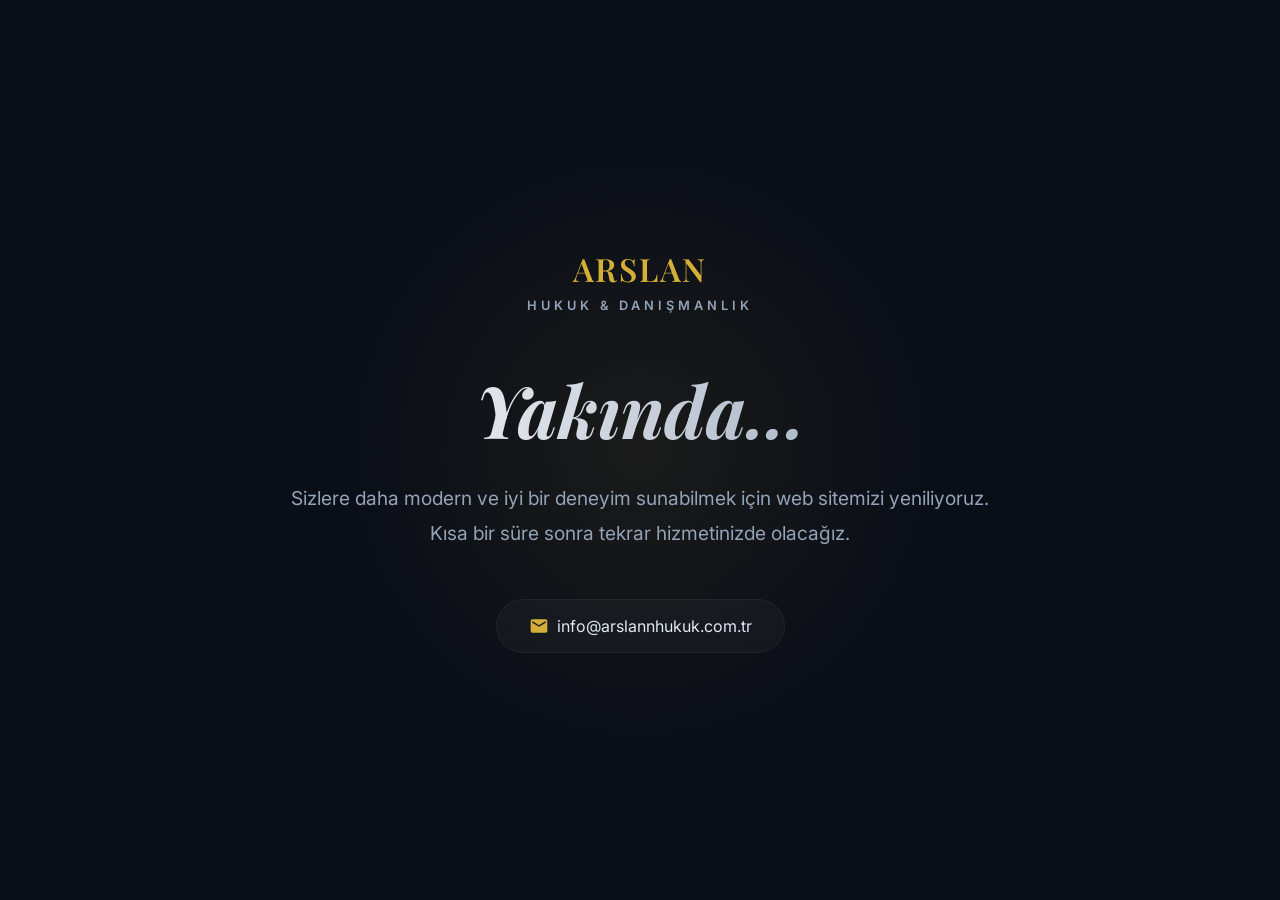
==== commit 48f68d35: "Siteyi tekrar bakim moduna al" ====
--- a/index.html
+++ b/index.html
@@ -1,267 +1,178 @@
-﻿<!DOCTYPE html>
+<!DOCTYPE html>
 <html lang="tr">
 <head>
     <meta charset="UTF-8">
     <meta name="viewport" content="width=device-width, initial-scale=1.0">
-    <title>ARSLAN Hukuk ve Danışmanlık | Av. Mustafa Emir Arslan</title>
-    <link rel="icon" type="image/png" href="assets/favicon.png">
-    <meta name="description" content="Avukat Mustafa Emir Arslan liderliğinde ARSLAN Hukuk ve Danışmanlık bürosu; Ceza Hukuku, Aile Hukuku ve İdare Hukuku alanlarında profesyonel hukuki destek sunar.">
-    <meta name="keywords" content="ceza avukatı, eskişehir ceza avukatı, eskişehir avukat, ağır ceza avukatı eskişehir, ceza hukuku eskişehir, eskişehir hukuk bürosu">
-    <!-- Canonical URL -->
-    <link rel="canonical" href="https://arslannhukuk.com.tr/">
-    <!-- Open Graph -->
-    <meta property="og:title" content="ARSLAN Hukuk ve Danışmanlık | Av. Mustafa Emir Arslan">
-    <meta property="og:description" content="Avukat Mustafa Emir Arslan liderliğinde ARSLAN Hukuk ve Danışmanlık bürosu; Ceza Hukuku, Aile Hukuku ve İdare Hukuku alanlarında profesyonel hukuki destek sunar.">
-    <meta property="og:image" content="https://arslannhukuk.com.tr/assets/logo.png">
-    <meta property="og:url" content="https://arslannhukuk.com.tr/">
-    <meta property="og:type" content="website">
-    <meta name="twitter:card" content="summary_large_image">
-    <!-- Schema.org JSON-LD -->
-    <script type="application/ld+json">
-    {
-      "@context": "https://schema.org",
-      "@type": "LegalService",
-      "name": "ARSLAN Hukuk ve Danışmanlık",
-      "image": "https://arslannhukuk.com.tr/assets/logo.png",
-      "url": "https://arslannhukuk.com.tr/",
-      "telephone": "+905366421458",
-      "address": {
-        "@type": "PostalAddress",
-        "streetAddress": "Kurtuluş Mahallesi, Cumhuriyet Bulvarı, No: 63 Kat: 3 Daire: 5, Sivriler Plaza",
-        "addressLocality": "Odunpazarı",
-        "addressRegion": "Eskişehir",
-        "addressCountry": "TR"
-      },
-      "areaServed": "Eskişehir",
-      "keywords": "eskişehir ceza avukatı, ağır ceza avukatı eskişehir, eskişehir hukuk bürosu"
-    }
-    </script>
-    <!-- Google Fonts (preconnect for speed) -->
-    <link rel="preconnect" href="https://fonts.googleapis.com">
-    <link rel="preconnect" href="https://fonts.gstatic.com" crossorigin>
-    <link rel="stylesheet" href="https://fonts.googleapis.com/css2?family=Inter:wght@300;400;500;600&family=Playfair+Display:ital,wght@0,400;0,600;0,700;1,400&display=swap">
-    <!-- Bootstrap 5 -->
-    <link rel="stylesheet" href="https://cdn.jsdelivr.net/npm/bootstrap@5.3.3/dist/css/bootstrap.min.css">
-    <!-- FontAwesome -->
-    <link rel="stylesheet" href="https://cdnjs.cloudflare.com/ajax/libs/font-awesome/6.4.0/css/all.min.css">
-    <!-- Custom CSS -->
-    <link rel="stylesheet" href="style.css">
-    <meta name="google-site-verification" content="-B33b_EFkmxkenc03w7_HW93zOoQG8uKRRbSUZZQ7Bk" />
+    <title>Bakımdayız | Arslan Hukuk & Danışmanlık</title>
+    <meta name="robots" content="noindex, nofollow">
+    <link href="https://fonts.googleapis.com/css2?family=Playfair+Display:ital,wght@0,400;0,600;1,400&family=Inter:wght@300;400;600&display=swap" rel="stylesheet">
+    <style>
+        :root {
+            --gold: #d4af37;
+            --dark: #0a0e17;
+            --text-light: #e2e8f0;
+            --text-dim: #94a3b8;
+        }
+        
+        * {
+            margin: 0;
+            padding: 0;
+            box-sizing: border-box;
+        }
+
+        html, body {
+            margin: 0;
+            padding: 0;
+            width: 100%;
+            height: 100%;
+            overflow: hidden;
+        }
+
+        body {
+            background-color: var(--dark);
+            color: var(--text-light);
+            font-family: 'Inter', sans-serif;
+            display: flex;
+            flex-direction: column;
+            align-items: center;
+            justify-content: center;
+            position: relative;
+        }
+
+        /* Arkaplan Efektleri */
+        .bg-glow {
+            position: absolute;
+            width: 600px;
+            height: 600px;
+            background: radial-gradient(circle, rgba(212, 175, 55, 0.08) 0%, rgba(10, 14, 23, 0) 70%);
+            top: 50%;
+            left: 50%;
+            transform: translate(-50%, -50%);
+            z-index: 0;
+            pointer-events: none;
+            animation: pulse 6s infinite alternate;
+        }
+
+        @keyframes pulse {
+            0% { transform: translate(-50%, -50%) scale(1); opacity: 0.8; }
+            100% { transform: translate(-50%, -50%) scale(1.1); opacity: 1; }
+        }
+
+        .container {
+            position: relative;
+            z-index: 1;
+            text-align: center;
+            padding: 2rem;
+            max-width: 800px;
+        }
+
+        .logo {
+            font-family: 'Playfair Display', serif;
+            font-size: 2rem;
+            font-weight: 600;
+            color: var(--gold);
+            margin-bottom: 3rem;
+            letter-spacing: 2px;
+            text-transform: uppercase;
+        }
+
+        .logo-subtitle {
+            font-family: 'Inter', sans-serif;
+            font-size: 0.8rem;
+            letter-spacing: 4px;
+            color: var(--text-dim);
+            display: block;
+            margin-top: 0.5rem;
+        }
+
+        h1 {
+            font-family: 'Playfair Display', serif;
+            font-size: 4.5rem;
+            font-style: italic;
+            margin-bottom: 1.5rem;
+            background: linear-gradient(to right, #fff, var(--text-dim));
+            background-clip: text;
+            -webkit-background-clip: text;
+            -webkit-text-fill-color: transparent;
+            opacity: 0;
+            animation: fadeUp 1s ease 0.5s forwards;
+        }
+
+        p {
+            font-size: 1.2rem;
+            line-height: 1.8;
+            color: var(--text-dim);
+            margin-bottom: 3rem;
+            opacity: 0;
+            animation: fadeUp 1s ease 0.8s forwards;
+        }
+
+        .contact-info {
+            display: flex;
+            gap: 2rem;
+            justify-content: center;
+            opacity: 0;
+            animation: fadeUp 1s ease 1.1s forwards;
+        }
+
+        .contact-item {
+            background: rgba(255, 255, 255, 0.03);
+            border: 1px solid rgba(255, 255, 255, 0.05);
+            padding: 1rem 2rem;
+            border-radius: 50px;
+            display: flex;
+            align-items: center;
+            gap: 0.5rem;
+            transition: all 0.3s ease;
+            text-decoration: none;
+            color: var(--text-light);
+            backdrop-filter: blur(10px);
+        }
+
+        .contact-item:hover {
+            border-color: var(--gold);
+            background: rgba(212, 175, 55, 0.05);
+            transform: translateY(-3px);
+        }
+
+        .contact-item svg {
+            width: 20px;
+            height: 20px;
+            fill: var(--gold);
+        }
+
+        @keyframes fadeUp {
+            from { opacity: 0; transform: translateY(20px); }
+            to { opacity: 1; transform: translateY(0); }
+        }
+
+        @media (max-width: 768px) {
+            h1 { font-size: 3rem; }
+            .contact-info { flex-direction: column; gap: 1rem; }
+            .bg-glow { width: 400px; height: 400px; }
+        }
+    </style>
 </head>
 <body>
+    <div class="bg-glow"></div>
+    
+    <div class="container">
+        <div class="logo">
+            ARSLAN
+            <span class="logo-subtitle">HUKUK & DANIŞMANLIK</span>
+        </div>
 
-    <!-- NAVBAR -->
-    <header id="mainHeader">
-        <div class="container">
-            <nav class="navbar navbar-expand-lg px-0">
-                <a href="index.html" class="logo navbar-brand logo-with-img">
-                    <img src="assets/logo.png" alt="ARSLAN Hukuk Logo" class="logo-img">
-                </a>
+        <h1>Yakında...</h1>
+        
+        <p>Sizlere daha modern ve iyi bir deneyim sunabilmek için web sitemizi yeniliyoruz.<br>Kısa bir süre sonra tekrar hizmetinizde olacağız.</p>
 
-                <button class="hamburger navbar-toggler border-0 shadow-none" type="button"
-                        data-bs-toggle="collapse" data-bs-target="#navMenu"
-                        aria-controls="navMenu" aria-expanded="false" aria-label="Menüyü aç">
-                    <span></span>
-                    <span></span>
-                    <span></span>
-                </button>
-
-                <div class="collapse navbar-collapse" id="navMenu">
-                    <ul class="nav-links navbar-nav ms-auto">
-                        <li class="nav-item"><a href="index.html" class="nav-link active">Ana Sayfa</a></li>
-                        <li class="nav-item"><a href="hakkimizda.html" class="nav-link">Hakkımızda</a></li>
-                        <li class="nav-item"><a href="ekibimiz.html" class="nav-link">Ekibimiz</a></li>
-                        <li class="nav-item"><a href="hizmetlerimiz.html" class="nav-link">Hizmetlerimiz</a></li>
-                        <li class="nav-item dropdown">
-                            <a class="nav-link dropdown-toggle" href="#" id="yayinlarDropdown" role="button" data-bs-toggle="dropdown" aria-expanded="false">Yayınlar</a>
-                            <ul class="dropdown-menu" aria-labelledby="yayinlarDropdown">
-                                <li><a class="dropdown-item" href="makaleler.html">Makaleler</a></li>
-                                <li><a class="dropdown-item" href="emsal-kararlar.html">Emsal Kararlar</a></li>
-                                <li><a class="dropdown-item" href="haberler.html">Haberler</a></li>
-                            </ul>
-                        </li>
-                        <li class="nav-item"><a href="iletisim.html" class="nav-link">İletişim</a></li>
-                    </ul>
-                </div>
-            </nav>
+        <div class="contact-info">
+            <a href="mailto:info@arslannhukuk.com.tr" class="contact-item">
+                <svg viewBox="0 0 24 24"><path d="M20 4H4c-1.1 0-1.99.9-1.99 2L2 18c0 1.1.9 2 2 2h16c1.1 0 2-.9 2-2V6c0-1.1-.9-2-2-2zm0 4l-8 5-8-5V6l8 5 8-5v2z"/></svg>
+                info@arslannhukuk.com.tr
+            </a>
+            <!-- Telefon numarası eklenebilir -->
         </div>
-    </header>
-
-    <main>
-        <!-- HERO SECTION -->
-        <section class="hero">
-            <div class="container">
-                <div class="hero-content">
-                    <span class="hero-subtitle">Hukuki Uyuşmazlıklarda Profesyonel Çözüm Ortaklığı</span>
-                    <h1>Hukuki Süreçlerinizde Yetkin ve Güvenilir Temsil</h1>
-                    <p>Arslan Hukuk ve Danışmanlık olarak; şeffaflık, mesleki özen ve avukatlık etiği kuralları çerçevesinde müvekkillerimize stratejik hukuki danışmanlık ve dava takip hizmeti sunmaktayız.</p>
-                    <div class="hero-btns">
-                        <a href="iletisim.html" class="btn">Hukuki Destek Alın</a>
-                        <a href="hizmetlerimiz.html" class="btn btn-outline">Çalışma Alanlarımız</a>
-                    </div>
-                </div>
-            </div>
-        </section>
-
-        <!-- BRIEF ABOUT -->
-        <section class="section-padding">
-            <div class="container">
-                <div class="row justify-content-center">
-                    <div class="col-lg-11">
-                        <div class="row g-5 align-items-center">
-                            
-                            <!-- Left: Title & Intro -->
-                            <div class="col-lg-5">
-                                <div class="section-title" style="text-align: left; margin-bottom: 30px;">
-                                    <span>Hakkımızda</span>
-                                    <h2 style="font-size: 2.5rem; line-height: 1.2;">Av. Mustafa Emir Arslan</h2>
-                                </div>
-                                <p style="font-size: 1.15rem; color: var(--text-main); font-weight: 300; line-height: 1.8; margin-bottom: 0;">
-                                    Hukuk fakültesinden onur derecesiyle mezun olup meslek hayatı boyunca evrensel hukuk prensipleri ve hakkın tesisi gayesiyle bağımsız savunma görevini ifa etmektedir.
-                                </p>
-                            </div>
-                            
-                            <!-- Right: Glassmorphism Card with details -->
-                            <div class="col-lg-7">
-                                <div class="about-content" style="background: var(--surface-color); padding: 45px; border-radius: 12px; border: 1px solid rgba(255, 255, 255, 0.05); backdrop-filter: blur(10px); box-shadow: 0 15px 35px rgba(0,0,0,0.2);">
-                                    <p style="font-size: 1.05rem; line-height: 1.8;">Özellikle Ceza Hukuku ve Özel Hukuk uyuşmazlıklarında uzmanlaşan büromuz, ulusal ve uluslararası mevzuat çerçevesinde, müvekkil hassasiyetini önceleyen ve sonuç eksenli hukuki çözümler üretmektedir.</p>
-                                    
-                                    <div class="row mt-4">
-                                        <div class="col-sm-6">
-                                            <ul class="features-list mt-0 mb-sm-0">
-                                                <li>Etik ve Dürüst Yaklaşım</li>
-                                                <li>Şeffaf Süreç Yönetimi</li>
-                                            </ul>
-                                        </div>
-                                        <div class="col-sm-6">
-                                            <ul class="features-list mt-0">
-                                                <li>Sonuç Odaklı Stratejiler</li>
-                                                <li>Müvekkil Gizliliği</li>
-                                            </ul>
-                                        </div>
-                                    </div>
-                                    
-                                    <div class="mt-4 pt-4 d-flex align-items-center" style="border-top: 1px solid rgba(212, 175, 55, 0.2);">
-                                        <a href="hakkimizda.html" class="btn">Daha Fazla Bilgi Edinin</a>
-                                    </div>
-                                </div>
-                            </div>
-                            
-                        </div>
-                    </div>
-                </div>
-            </div>
-        </section>
-
-        <!-- SERVICES SUMMARY -->
-        <section class="section-padding">
-            <div class="container">
-                <div class="section-title">
-                    <span>Hizmetlerimiz</span>
-                    <h2>Çalışma Alanlarımız</h2>
-                </div>
-                <div class="row g-4">
-                    <div class="col-lg-4 col-md-6">
-                        <div class="service-card h-100">
-                            <div class="service-img-wrapper">
-                                <img src="assets/service_ceza.jpg" alt="Ceza Hukuku" loading="lazy">
-                            </div>
-                            <i class="fa-solid fa-gavel service-icon"></i>
-                            <h3>Ceza Hukuku</h3>
-                            <p>Kolluk ve savcılık süreçlerinden ağır ceza mahkemelerindeki yargılamalara kadar etkin müdafilik ve vekillik hizmeti sunmaktayız.</p>
-                        </div>
-                    </div>
-                    <div class="col-lg-4 col-md-6">
-                        <div class="service-card h-100">
-                            <div class="service-img-wrapper">
-                                <img src="assets/service_aile.jpg" alt="Aile Hukuku" loading="lazy">
-                            </div>
-                            <i class="fa-solid fa-balance-scale service-icon"></i>
-                            <h3>Aile Hukuku</h3>
-                            <p>Boşanma davaları, velayet, nafaka, mal rejimi tasfiyesi gibi hassas konularda profesyonel ve çözümcül danışmanlık.</p>
-                        </div>
-                    </div>
-                    <div class="col-lg-4 col-md-6">
-                        <div class="service-card h-100">
-                            <div class="service-img-wrapper">
-                                <img src="assets/service_idare.jpg" alt="İdare Hukuku" loading="lazy">
-                            </div>
-                            <i class="fa-solid fa-building-columns service-icon"></i>
-                            <h3>İdare Hukuku</h3>
-                            <p>İdari işlemlere karşı iptal davaları, tam yargı davaları ve idarenin eylemlerinden doğan zararların tazmini konularında tam destek.</p>
-                        </div>
-                    </div>
-                </div>
-                <div class="text-center mt-5">
-                    <a href="hizmetlerimiz.html" class="btn btn-outline">Tüm Hizmetlerimizi Görün</a>
-                </div>
-            </div>
-        </section>
-    </main>
-
-    <!-- FOOTER -->
-    <footer>
-        <div class="container">
-            <div class="row g-4 mb-5">
-                <div class="col-lg-6 col-md-12">
-                    <div class="footer-about">
-                        <a href="index.html" class="logo logo-with-img">
-                            <img src="assets/logo.png" alt="ARSLAN Hukuk Logo" class="logo-img">
-                        </a>
-                        <p style="margin-top: 15px;">Arslan Hukuk ve Danışmanlık, müvekkillerinin yasal hak ve menfaatlerini mer'i mevzuat hükümlerine ve hukukun genel ilkelerine uygun biçimde en üst düzeyde korumayı taahhüt eder.</p>
-                    </div>
-                </div>
-                <div class="col-lg-3 col-sm-6">
-                    <div class="footer-links">
-                        <h4>Hızlı Menü</h4>
-                        <ul>
-                            <li><a href="index.html">Ana Sayfa</a></li>
-                            <li><a href="hakkimizda.html">Hakkımızda</a></li>
-                            <li><a href="ekibimiz.html">Ekibimiz</a></li>
-                            <li><a href="hizmetlerimiz.html">Hizmetlerimiz</a></li>
-                            <li><a href="makaleler.html">Makaleler</a></li>
-                            <li><a href="emsal-kararlar.html">Emsal Kararlar</a></li>
-                            <li><a href="haberler.html">Haberler</a></li>
-                            <li><a href="iletisim.html">İletişim</a></li>
-                        </ul>
-                    </div>
-                </div>
-                <div class="col-lg-3 col-sm-6">
-                    <div class="footer-social">
-                        <h4>Bize Ulaşın</h4>
-                        <ul style="margin-bottom: 20px; font-size: 0.9rem; color: var(--text-muted);">
-                            <li style="margin-bottom: 10px; line-height: 1.5;"><a href="https://www.google.com/maps?q=39.767203,30.531900" target="_blank" rel="noopener noreferrer"><i class="fa-solid fa-location-dot" style="color: var(--accent-color); margin-right: 10px;"></i> Kurtuluş Mah. Cumhuriyet Bulv. No:63<br>&nbsp;&nbsp;&nbsp;&nbsp;&nbsp;&nbsp;Kat:3 Daire:5 Odunpazarı/Eskişehir</a></li>
-                            <li style="margin-bottom: 10px;"><a href="tel:02224792669"><i class="fa-solid fa-phone" style="color: var(--accent-color); margin-right: 10px;"></i> 0222 479 26 69</a></li>
-                            <li style="margin-bottom: 10px;"><i class="fa-solid fa-mobile-screen" style="color: var(--accent-color); margin-right: 10px;"></i> <a href="tel:+905366421458">+90 536 642 14 58</a> / <a href="tel:+905462264087">+90 546 226 40 87</a></li>
-                            <li><i class="fa-solid fa-envelope" style="color: var(--accent-color); margin-right: 10px;"></i> info@arslannhukuk.com.tr</li>
-                        </ul>
-                        <div class="social-icons">
-                            <a href="#" aria-label="Instagram"><i class="fa-brands fa-instagram"></i></a>
-                            <a href="#" aria-label="LinkedIn"><i class="fa-brands fa-linkedin-in"></i></a>
-                            <a href="#" aria-label="Twitter"><i class="fa-brands fa-twitter"></i></a>
-                        </div>
-                    </div>
-                </div>
-            </div>
-            
-            <div class="tbb-disclaimer">
-                Bu site, Türkiye Barolar Birliği Reklam Yasağı Yönetmeliği'nin ilgili maddelerine uygun olarak düzenlenmiş olup, reklam amacı taşımaz. 
-                Sitede paylaşılan bilgiler hukuki mütalaa veya tavsiye niteliğinde değildir.
-                &copy; 2026 Arslan Hukuk ve Danışmanlık. Tüm Hakları Saklıdır.
-                &nbsp;|&nbsp; <a href="kvkk.html" style="color: var(--accent-color);">KVKK Aydınlatma Metni</a>
-                &nbsp;|&nbsp; <a href="cerez-politikasi.html" style="color: var(--accent-color);">Çerez Politikası</a>
-            </div>
-        </div>
-    </footer>
-
-    <!-- WhatsApp Floating Button -->
-    <a href="https://wa.me/905462264087" class="whatsapp-float" target="_blank" rel="noopener noreferrer" aria-label="WhatsApp İletişim">
-        <i class="fa-brands fa-whatsapp"></i>
-    </a>
-
-    <!-- Bootstrap 5 JS -->
-    <script src="https://cdn.jsdelivr.net/npm/bootstrap@5.3.3/dist/js/bootstrap.bundle.min.js" defer></script>
-    <script src="script.js" defer></script>
+    </div>
 </body>
 </html>
-
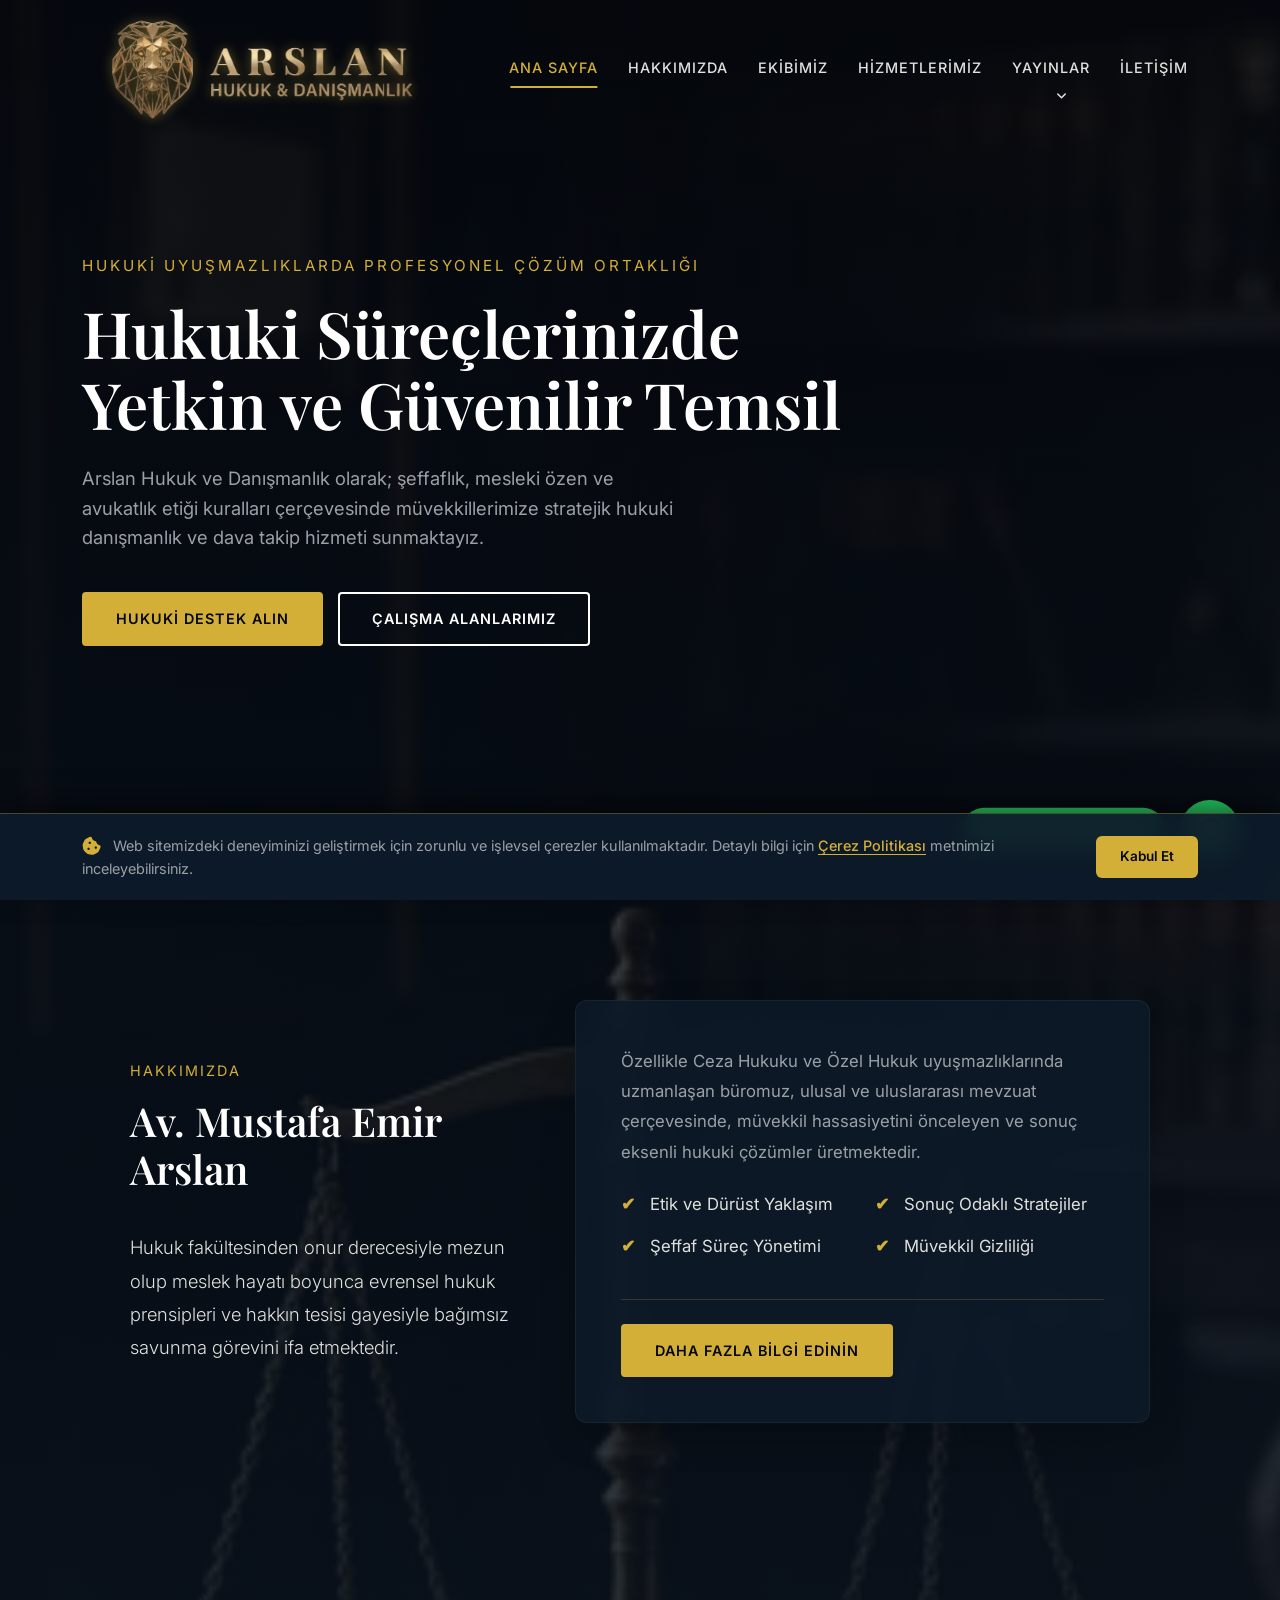
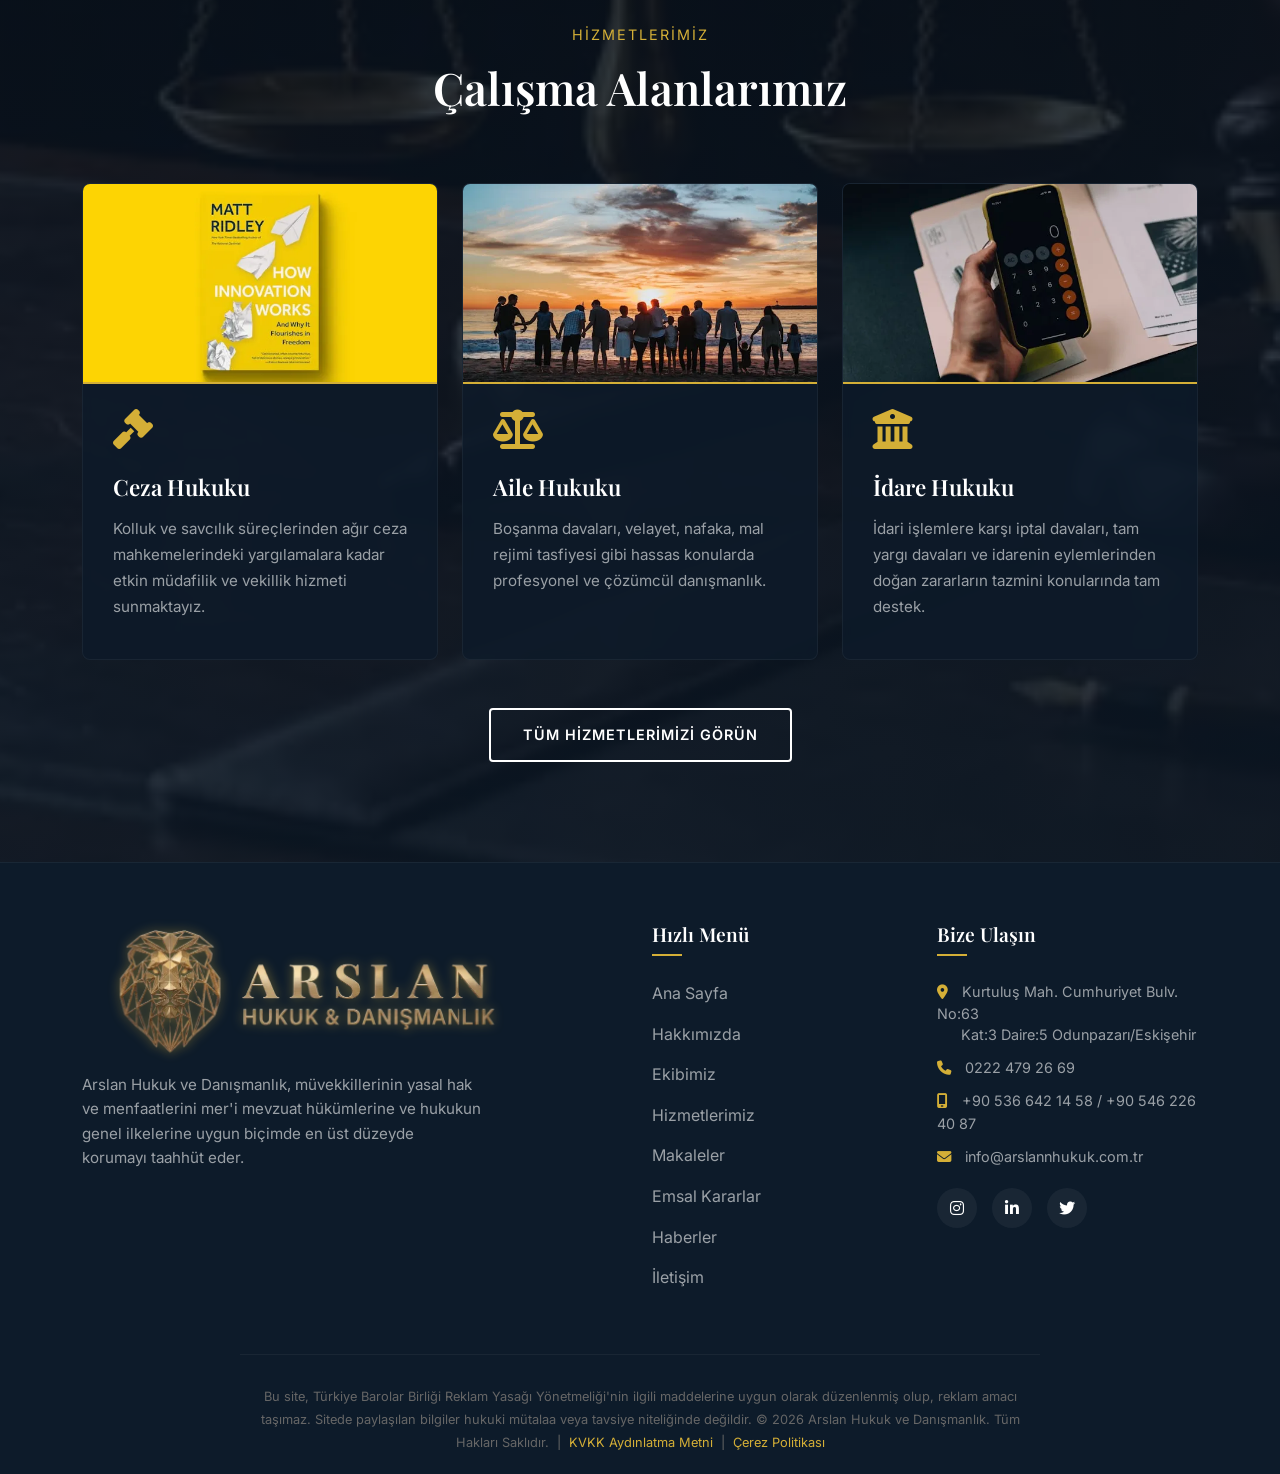
==== commit 03682917: "feat: WebP formatina gecildi, GA4 eklendi ve bakim modundan cikildi" ====
--- a/index.html
+++ b/index.html
@@ -1,178 +1,277 @@
-<!DOCTYPE html>
+﻿<!DOCTYPE html>
 <html lang="tr">
 <head>
     <meta charset="UTF-8">
     <meta name="viewport" content="width=device-width, initial-scale=1.0">
-    <title>Bakımdayız | Arslan Hukuk & Danışmanlık</title>
-    <meta name="robots" content="noindex, nofollow">
-    <link href="https://fonts.googleapis.com/css2?family=Playfair+Display:ital,wght@0,400;0,600;1,400&family=Inter:wght@300;400;600&display=swap" rel="stylesheet">
-    <style>
-        :root {
-            --gold: #d4af37;
-            --dark: #0a0e17;
-            --text-light: #e2e8f0;
-            --text-dim: #94a3b8;
-        }
-        
-        * {
-            margin: 0;
-            padding: 0;
-            box-sizing: border-box;
-        }
-
-        html, body {
-            margin: 0;
-            padding: 0;
-            width: 100%;
-            height: 100%;
-            overflow: hidden;
-        }
-
-        body {
-            background-color: var(--dark);
-            color: var(--text-light);
-            font-family: 'Inter', sans-serif;
-            display: flex;
-            flex-direction: column;
-            align-items: center;
-            justify-content: center;
-            position: relative;
-        }
-
-        /* Arkaplan Efektleri */
-        .bg-glow {
-            position: absolute;
-            width: 600px;
-            height: 600px;
-            background: radial-gradient(circle, rgba(212, 175, 55, 0.08) 0%, rgba(10, 14, 23, 0) 70%);
-            top: 50%;
-            left: 50%;
-            transform: translate(-50%, -50%);
-            z-index: 0;
-            pointer-events: none;
-            animation: pulse 6s infinite alternate;
-        }
-
-        @keyframes pulse {
-            0% { transform: translate(-50%, -50%) scale(1); opacity: 0.8; }
-            100% { transform: translate(-50%, -50%) scale(1.1); opacity: 1; }
-        }
-
-        .container {
-            position: relative;
-            z-index: 1;
-            text-align: center;
-            padding: 2rem;
-            max-width: 800px;
-        }
-
-        .logo {
-            font-family: 'Playfair Display', serif;
-            font-size: 2rem;
-            font-weight: 600;
-            color: var(--gold);
-            margin-bottom: 3rem;
-            letter-spacing: 2px;
-            text-transform: uppercase;
-        }
-
-        .logo-subtitle {
-            font-family: 'Inter', sans-serif;
-            font-size: 0.8rem;
-            letter-spacing: 4px;
-            color: var(--text-dim);
-            display: block;
-            margin-top: 0.5rem;
-        }
-
-        h1 {
-            font-family: 'Playfair Display', serif;
-            font-size: 4.5rem;
-            font-style: italic;
-            margin-bottom: 1.5rem;
-            background: linear-gradient(to right, #fff, var(--text-dim));
-            background-clip: text;
-            -webkit-background-clip: text;
-            -webkit-text-fill-color: transparent;
-            opacity: 0;
-            animation: fadeUp 1s ease 0.5s forwards;
-        }
-
-        p {
-            font-size: 1.2rem;
-            line-height: 1.8;
-            color: var(--text-dim);
-            margin-bottom: 3rem;
-            opacity: 0;
-            animation: fadeUp 1s ease 0.8s forwards;
-        }
-
-        .contact-info {
-            display: flex;
-            gap: 2rem;
-            justify-content: center;
-            opacity: 0;
-            animation: fadeUp 1s ease 1.1s forwards;
-        }
-
-        .contact-item {
-            background: rgba(255, 255, 255, 0.03);
-            border: 1px solid rgba(255, 255, 255, 0.05);
-            padding: 1rem 2rem;
-            border-radius: 50px;
-            display: flex;
-            align-items: center;
-            gap: 0.5rem;
-            transition: all 0.3s ease;
-            text-decoration: none;
-            color: var(--text-light);
-            backdrop-filter: blur(10px);
-        }
-
-        .contact-item:hover {
-            border-color: var(--gold);
-            background: rgba(212, 175, 55, 0.05);
-            transform: translateY(-3px);
-        }
-
-        .contact-item svg {
-            width: 20px;
-            height: 20px;
-            fill: var(--gold);
-        }
-
-        @keyframes fadeUp {
-            from { opacity: 0; transform: translateY(20px); }
-            to { opacity: 1; transform: translateY(0); }
-        }
-
-        @media (max-width: 768px) {
-            h1 { font-size: 3rem; }
-            .contact-info { flex-direction: column; gap: 1rem; }
-            .bg-glow { width: 400px; height: 400px; }
-        }
-    </style>
+    <title>ARSLAN Hukuk ve Danışmanlık | Av. Mustafa Emir Arslan</title>
+    <link rel="icon" type="image/png" href="assets/favicon.webp">
+    <meta name="description" content="Avukat Mustafa Emir Arslan liderliğinde ARSLAN Hukuk ve Danışmanlık bürosu; Ceza Hukuku, Aile Hukuku ve İdare Hukuku alanlarında profesyonel hukuki destek sunar.">
+    <meta name="keywords" content="ceza avukatı, eskişehir ceza avukatı, eskişehir avukat, ağır ceza avukatı eskişehir, ceza hukuku eskişehir, eskişehir hukuk bürosu">
+    <!-- Canonical URL -->
+    <link rel="canonical" href="https://arslannhukuk.com.tr/">
+    <!-- Open Graph -->
+    <meta property="og:title" content="ARSLAN Hukuk ve Danışmanlık | Av. Mustafa Emir Arslan">
+    <meta property="og:description" content="Avukat Mustafa Emir Arslan liderliğinde ARSLAN Hukuk ve Danışmanlık bürosu; Ceza Hukuku, Aile Hukuku ve İdare Hukuku alanlarında profesyonel hukuki destek sunar.">
+    <meta property="og:image" content="https://arslannhukuk.com.tr/assets/logo.webp">
+    <meta property="og:url" content="https://arslannhukuk.com.tr/">
+    <meta property="og:type" content="website">
+    <meta name="twitter:card" content="summary_large_image">
+    <!-- Schema.org JSON-LD -->
+    <script type="application/ld+json">
+    {
+      "@context": "https://schema.org",
+      "@type": "LegalService",
+      "name": "ARSLAN Hukuk ve Danışmanlık",
+      "image": "https://arslannhukuk.com.tr/assets/logo.webp",
+      "url": "https://arslannhukuk.com.tr/",
+      "telephone": "+905366421458",
+      "address": {
+        "@type": "PostalAddress",
+        "streetAddress": "Kurtuluş Mahallesi, Cumhuriyet Bulvarı, No: 63 Kat: 3 Daire: 5, Sivriler Plaza",
+        "addressLocality": "Odunpazarı",
+        "addressRegion": "Eskişehir",
+        "addressCountry": "TR"
+      },
+      "areaServed": "Eskişehir",
+      "keywords": "eskişehir ceza avukatı, ağır ceza avukatı eskişehir, eskişehir hukuk bürosu"
+    }
+    </script>
+    <!-- Google Fonts (preconnect for speed) -->
+    <link rel="preconnect" href="https://fonts.googleapis.com">
+    <link rel="preconnect" href="https://fonts.gstatic.com" crossorigin>
+    <link rel="stylesheet" href="https://fonts.googleapis.com/css2?family=Inter:wght@300;400;500;600&family=Playfair+Display:ital,wght@0,400;0,600;0,700;1,400&display=swap">
+    <!-- Bootstrap 5 -->
+    <link rel="stylesheet" href="https://cdn.jsdelivr.net/npm/bootstrap@5.3.3/dist/css/bootstrap.min.css">
+    <!-- FontAwesome -->
+    <link rel="stylesheet" href="https://cdnjs.cloudflare.com/ajax/libs/font-awesome/6.4.0/css/all.min.css">
+    <!-- Custom CSS -->
+    <link rel="stylesheet" href="style.css">
+    <meta name="google-site-verification" content="-B33b_EFkmxkenc03w7_HW93zOoQG8uKRRbSUZZQ7Bk" />
+
+    <!-- Google tag (gtag.js) -->
+    <script async src="https://www.googletagmanager.com/gtag/js?id=G-3E25T5PT6M"></script>
+    <script>
+      window.dataLayer = window.dataLayer || [];
+      function gtag(){dataLayer.push(arguments);}
+      gtag('js', new Date());
+
+      gtag('config', 'G-3E25T5PT6M');
+    </script>
 </head>
 <body>
-    <div class="bg-glow"></div>
-    
-    <div class="container">
-        <div class="logo">
-            ARSLAN
-            <span class="logo-subtitle">HUKUK & DANIŞMANLIK</span>
+
+    <!-- NAVBAR -->
+    <header id="mainHeader">
+        <div class="container">
+            <nav class="navbar navbar-expand-lg px-0">
+                <a href="index.html" class="logo navbar-brand logo-with-img">
+                    <img src="assets/logo.webp" alt="ARSLAN Hukuk Logo" class="logo-img">
+                </a>
+
+                <button class="hamburger navbar-toggler border-0 shadow-none" type="button"
+                        data-bs-toggle="collapse" data-bs-target="#navMenu"
+                        aria-controls="navMenu" aria-expanded="false" aria-label="Menüyü aç">
+                    <span></span>
+                    <span></span>
+                    <span></span>
+                </button>
+
+                <div class="collapse navbar-collapse" id="navMenu">
+                    <ul class="nav-links navbar-nav ms-auto">
+                        <li class="nav-item"><a href="index.html" class="nav-link active">Ana Sayfa</a></li>
+                        <li class="nav-item"><a href="hakkimizda.html" class="nav-link">Hakkımızda</a></li>
+                        <li class="nav-item"><a href="ekibimiz.html" class="nav-link">Ekibimiz</a></li>
+                        <li class="nav-item"><a href="hizmetlerimiz.html" class="nav-link">Hizmetlerimiz</a></li>
+                        <li class="nav-item dropdown">
+                            <a class="nav-link dropdown-toggle" href="#" id="yayinlarDropdown" role="button" data-bs-toggle="dropdown" aria-expanded="false">Yayınlar</a>
+                            <ul class="dropdown-menu" aria-labelledby="yayinlarDropdown">
+                                <li><a class="dropdown-item" href="makaleler.html">Makaleler</a></li>
+                                <li><a class="dropdown-item" href="emsal-kararlar.html">Emsal Kararlar</a></li>
+                                <li><a class="dropdown-item" href="haberler.html">Haberler</a></li>
+                            </ul>
+                        </li>
+                        <li class="nav-item"><a href="iletisim.html" class="nav-link">İletişim</a></li>
+                    </ul>
+                </div>
+            </nav>
         </div>
-
-        <h1>Yakında...</h1>
-        
-        <p>Sizlere daha modern ve iyi bir deneyim sunabilmek için web sitemizi yeniliyoruz.<br>Kısa bir süre sonra tekrar hizmetinizde olacağız.</p>
-
-        <div class="contact-info">
-            <a href="mailto:info@arslannhukuk.com.tr" class="contact-item">
-                <svg viewBox="0 0 24 24"><path d="M20 4H4c-1.1 0-1.99.9-1.99 2L2 18c0 1.1.9 2 2 2h16c1.1 0 2-.9 2-2V6c0-1.1-.9-2-2-2zm0 4l-8 5-8-5V6l8 5 8-5v2z"/></svg>
-                info@arslannhukuk.com.tr
-            </a>
-            <!-- Telefon numarası eklenebilir -->
+    </header>
+
+    <main>
+        <!-- HERO SECTION -->
+        <section class="hero">
+            <div class="container">
+                <div class="hero-content">
+                    <span class="hero-subtitle">Hukuki Uyuşmazlıklarda Profesyonel Çözüm Ortaklığı</span>
+                    <h1>Hukuki Süreçlerinizde Yetkin ve Güvenilir Temsil</h1>
+                    <p>Arslan Hukuk ve Danışmanlık olarak; şeffaflık, mesleki özen ve avukatlık etiği kuralları çerçevesinde müvekkillerimize stratejik hukuki danışmanlık ve dava takip hizmeti sunmaktayız.</p>
+                    <div class="hero-btns">
+                        <a href="iletisim.html" class="btn">Hukuki Destek Alın</a>
+                        <a href="hizmetlerimiz.html" class="btn btn-outline">Çalışma Alanlarımız</a>
+                    </div>
+                </div>
+            </div>
+        </section>
+
+        <!-- BRIEF ABOUT -->
+        <section class="section-padding">
+            <div class="container">
+                <div class="row justify-content-center">
+                    <div class="col-lg-11">
+                        <div class="row g-5 align-items-center">
+                            
+                            <!-- Left: Title & Intro -->
+                            <div class="col-lg-5">
+                                <div class="section-title" style="text-align: left; margin-bottom: 30px;">
+                                    <span>Hakkımızda</span>
+                                    <h2 style="font-size: 2.5rem; line-height: 1.2;">Av. Mustafa Emir Arslan</h2>
+                                </div>
+                                <p style="font-size: 1.15rem; color: var(--text-main); font-weight: 300; line-height: 1.8; margin-bottom: 0;">
+                                    Hukuk fakültesinden onur derecesiyle mezun olup meslek hayatı boyunca evrensel hukuk prensipleri ve hakkın tesisi gayesiyle bağımsız savunma görevini ifa etmektedir.
+                                </p>
+                            </div>
+                            
+                            <!-- Right: Glassmorphism Card with details -->
+                            <div class="col-lg-7">
+                                <div class="about-content" style="background: var(--surface-color); padding: 45px; border-radius: 12px; border: 1px solid rgba(255, 255, 255, 0.05); backdrop-filter: blur(10px); box-shadow: 0 15px 35px rgba(0,0,0,0.2);">
+                                    <p style="font-size: 1.05rem; line-height: 1.8;">Özellikle Ceza Hukuku ve Özel Hukuk uyuşmazlıklarında uzmanlaşan büromuz, ulusal ve uluslararası mevzuat çerçevesinde, müvekkil hassasiyetini önceleyen ve sonuç eksenli hukuki çözümler üretmektedir.</p>
+                                    
+                                    <div class="row mt-4">
+                                        <div class="col-sm-6">
+                                            <ul class="features-list mt-0 mb-sm-0">
+                                                <li>Etik ve Dürüst Yaklaşım</li>
+                                                <li>Şeffaf Süreç Yönetimi</li>
+                                            </ul>
+                                        </div>
+                                        <div class="col-sm-6">
+                                            <ul class="features-list mt-0">
+                                                <li>Sonuç Odaklı Stratejiler</li>
+                                                <li>Müvekkil Gizliliği</li>
+                                            </ul>
+                                        </div>
+                                    </div>
+                                    
+                                    <div class="mt-4 pt-4 d-flex align-items-center" style="border-top: 1px solid rgba(212, 175, 55, 0.2);">
+                                        <a href="hakkimizda.html" class="btn">Daha Fazla Bilgi Edinin</a>
+                                    </div>
+                                </div>
+                            </div>
+                            
+                        </div>
+                    </div>
+                </div>
+            </div>
+        </section>
+
+        <!-- SERVICES SUMMARY -->
+        <section class="section-padding">
+            <div class="container">
+                <div class="section-title">
+                    <span>Hizmetlerimiz</span>
+                    <h2>Çalışma Alanlarımız</h2>
+                </div>
+                <div class="row g-4">
+                    <div class="col-lg-4 col-md-6">
+                        <div class="service-card h-100">
+                            <div class="service-img-wrapper">
+                                <img src="assets/service_ceza.webp" alt="Ceza Hukuku" loading="lazy">
+                            </div>
+                            <i class="fa-solid fa-gavel service-icon"></i>
+                            <h3>Ceza Hukuku</h3>
+                            <p>Kolluk ve savcılık süreçlerinden ağır ceza mahkemelerindeki yargılamalara kadar etkin müdafilik ve vekillik hizmeti sunmaktayız.</p>
+                        </div>
+                    </div>
+                    <div class="col-lg-4 col-md-6">
+                        <div class="service-card h-100">
+                            <div class="service-img-wrapper">
+                                <img src="assets/service_aile.webp" alt="Aile Hukuku" loading="lazy">
+                            </div>
+                            <i class="fa-solid fa-balance-scale service-icon"></i>
+                            <h3>Aile Hukuku</h3>
+                            <p>Boşanma davaları, velayet, nafaka, mal rejimi tasfiyesi gibi hassas konularda profesyonel ve çözümcül danışmanlık.</p>
+                        </div>
+                    </div>
+                    <div class="col-lg-4 col-md-6">
+                        <div class="service-card h-100">
+                            <div class="service-img-wrapper">
+                                <img src="assets/service_idare.webp" alt="İdare Hukuku" loading="lazy">
+                            </div>
+                            <i class="fa-solid fa-building-columns service-icon"></i>
+                            <h3>İdare Hukuku</h3>
+                            <p>İdari işlemlere karşı iptal davaları, tam yargı davaları ve idarenin eylemlerinden doğan zararların tazmini konularında tam destek.</p>
+                        </div>
+                    </div>
+                </div>
+                <div class="text-center mt-5">
+                    <a href="hizmetlerimiz.html" class="btn btn-outline">Tüm Hizmetlerimizi Görün</a>
+                </div>
+            </div>
+        </section>
+    </main>
+
+    <!-- FOOTER -->
+    <footer>
+        <div class="container">
+            <div class="row g-4 mb-5">
+                <div class="col-lg-6 col-md-12">
+                    <div class="footer-about">
+                        <a href="index.html" class="logo logo-with-img">
+                            <img src="assets/logo.webp" alt="ARSLAN Hukuk Logo" class="logo-img">
+                        </a>
+                        <p style="margin-top: 15px;">Arslan Hukuk ve Danışmanlık, müvekkillerinin yasal hak ve menfaatlerini mer'i mevzuat hükümlerine ve hukukun genel ilkelerine uygun biçimde en üst düzeyde korumayı taahhüt eder.</p>
+                    </div>
+                </div>
+                <div class="col-lg-3 col-sm-6">
+                    <div class="footer-links">
+                        <h4>Hızlı Menü</h4>
+                        <ul>
+                            <li><a href="index.html">Ana Sayfa</a></li>
+                            <li><a href="hakkimizda.html">Hakkımızda</a></li>
+                            <li><a href="ekibimiz.html">Ekibimiz</a></li>
+                            <li><a href="hizmetlerimiz.html">Hizmetlerimiz</a></li>
+                            <li><a href="makaleler.html">Makaleler</a></li>
+                            <li><a href="emsal-kararlar.html">Emsal Kararlar</a></li>
+                            <li><a href="haberler.html">Haberler</a></li>
+                            <li><a href="iletisim.html">İletişim</a></li>
+                        </ul>
+                    </div>
+                </div>
+                <div class="col-lg-3 col-sm-6">
+                    <div class="footer-social">
+                        <h4>Bize Ulaşın</h4>
+                        <ul style="margin-bottom: 20px; font-size: 0.9rem; color: var(--text-muted);">
+                            <li style="margin-bottom: 10px; line-height: 1.5;"><a href="https://www.google.com/maps?q=39.767203,30.531900" target="_blank" rel="noopener noreferrer"><i class="fa-solid fa-location-dot" style="color: var(--accent-color); margin-right: 10px;"></i> Kurtuluş Mah. Cumhuriyet Bulv. No:63<br>&nbsp;&nbsp;&nbsp;&nbsp;&nbsp;&nbsp;Kat:3 Daire:5 Odunpazarı/Eskişehir</a></li>
+                            <li style="margin-bottom: 10px;"><a href="tel:02224792669"><i class="fa-solid fa-phone" style="color: var(--accent-color); margin-right: 10px;"></i> 0222 479 26 69</a></li>
+                            <li style="margin-bottom: 10px;"><i class="fa-solid fa-mobile-screen" style="color: var(--accent-color); margin-right: 10px;"></i> <a href="tel:+905366421458">+90 536 642 14 58</a> / <a href="tel:+905462264087">+90 546 226 40 87</a></li>
+                            <li><i class="fa-solid fa-envelope" style="color: var(--accent-color); margin-right: 10px;"></i> info@arslannhukuk.com.tr</li>
+                        </ul>
+                        <div class="social-icons">
+                            <a href="#" aria-label="Instagram"><i class="fa-brands fa-instagram"></i></a>
+                            <a href="#" aria-label="LinkedIn"><i class="fa-brands fa-linkedin-in"></i></a>
+                            <a href="#" aria-label="Twitter"><i class="fa-brands fa-twitter"></i></a>
+                        </div>
+                    </div>
+                </div>
+            </div>
+            
+            <div class="tbb-disclaimer">
+                Bu site, Türkiye Barolar Birliği Reklam Yasağı Yönetmeliği'nin ilgili maddelerine uygun olarak düzenlenmiş olup, reklam amacı taşımaz. 
+                Sitede paylaşılan bilgiler hukuki mütalaa veya tavsiye niteliğinde değildir.
+                &copy; 2026 Arslan Hukuk ve Danışmanlık. Tüm Hakları Saklıdır.
+                &nbsp;|&nbsp; <a href="kvkk.html" style="color: var(--accent-color);">KVKK Aydınlatma Metni</a>
+                &nbsp;|&nbsp; <a href="cerez-politikasi.html" style="color: var(--accent-color);">Çerez Politikası</a>
+            </div>
         </div>
-    </div>
+    </footer>
+
+    <!-- WhatsApp Floating Button -->
+    <a href="https://wa.me/905462264087" class="whatsapp-float" target="_blank" rel="noopener noreferrer" aria-label="WhatsApp İletişim">
+        <i class="fa-brands fa-whatsapp"></i>
+    </a>
+
+    <!-- Bootstrap 5 JS -->
+    <script src="https://cdn.jsdelivr.net/npm/bootstrap@5.3.3/dist/js/bootstrap.bundle.min.js" defer></script>
+    <script src="script.js" defer></script>
 </body>
 </html>
+
--- a/style.css
+++ b/style.css
@@ -0,0 +1,1771 @@
+/* Google Fonts are loaded via <link> in HTML for better performance */
+
+
+:root {
+    --primary-color: #0d1b2a;
+    --secondary-color: #1b263b;
+    --accent-color: #d4af37;
+    --accent-hover: #b5952f;
+    --text-main: #e0e1dd;
+    --text-muted: #9aa0a6;
+    --bg-color: #05080f;
+    --surface-color: rgba(13, 27, 42, 0.85);
+    --white: #ffffff;
+    --transition: all 0.3s ease;
+}
+
+* {
+    margin: 0;
+    padding: 0;
+    box-sizing: border-box;
+}
+
+
+html {
+    width: 100%;
+    margin: 0;
+    padding: 0;
+    overflow-x: hidden;
+}
+
+body {
+    font-family: 'Inter', sans-serif;
+    background-color: var(--bg-color);
+    background-image: linear-gradient(rgba(5, 8, 15, 0.8), rgba(13, 27, 42, 0.9)), url('assets/hero_bg.webp');
+    background-attachment: scroll;
+    background-position: center;
+    background-size: cover;
+    background-repeat: no-repeat;
+    color: var(--text-main);
+    line-height: 1.6;
+    width: 100%;
+    margin: 0;
+    padding: 0;
+    /* Çift scroll bar'ı engellemek için sadece html üzerinde overflow-x: hidden bırakıyoruz,
+       fakat taşan içerikler olursa body'de de görünmemesi için bu ayarı yapıyoruz */
+    overflow-x: clip; 
+}
+
+img, video {
+    max-width: 100%;
+    height: auto;
+}
+
+h1,
+h2,
+h3,
+h4,
+h5,
+h6 {
+    font-family: 'Playfair Display', serif;
+    font-weight: 600;
+    color: var(--white);
+}
+
+a {
+    text-decoration: none;
+    color: var(--white);
+    transition: var(--transition);
+}
+
+ul {
+    list-style: none;
+    padding: 0;
+    margin: 0;
+}
+
+/* =============================================
+   NAVBAR
+   ============================================= */
+header {
+    position: fixed;
+    top: 0;
+    width: 100%;
+    z-index: 1000;
+    padding: max(15px, env(safe-area-inset-top)) 0 15px 0;
+    transition: var(--transition);
+    background: transparent;
+}
+
+header.scrolled {
+    background: rgba(13, 27, 42, 0.97);
+    backdrop-filter: blur(12px);
+    -webkit-backdrop-filter: blur(12px);
+    padding: max(10px, env(safe-area-inset-top)) 0 10px 0;
+    box-shadow: 0 4px 30px rgba(0, 0, 0, 0.5);
+}
+
+/* Bootstrap navbar overrides */
+.navbar {
+    padding: 0 !important;
+}
+
+.navbar-brand {
+    padding: 0 !important;
+    margin: 0 !important;
+}
+
+.logo {
+    display: flex;
+    align-items: center;
+    line-height: 1;
+}
+
+/* Logo with image layout */
+.logo-with-img {
+    display: flex !important;
+    align-items: center;
+}
+
+.logo-img {
+    height: 108px;
+    width: auto;
+    max-width: 100%;
+    object-fit: contain;
+    flex-shrink: 0;
+    filter: drop-shadow(0 0 6px rgba(212, 175, 55, 0.45));
+    transition: filter 0.3s ease, transform 0.3s ease;
+}
+
+.logo-with-img:hover .logo-img {
+    filter: drop-shadow(0 0 10px rgba(212, 175, 55, 0.75));
+    transform: scale(1.03);
+}
+
+/* Logo-text gizle — sadece görsel kullanılıyor */
+.logo-text {
+    display: none;
+}
+
+/* Footer logo biraz daha büyük */
+footer .logo-img {
+    height: 135px;
+}
+
+/* Nav links (desktop) */
+.nav-links {
+    display: flex;
+    gap: 10px;
+    align-items: center;
+}
+
+.nav-links .nav-link {
+    font-family: 'Inter', sans-serif;
+    font-size: 0.9rem;
+    font-weight: 500;
+    text-transform: uppercase;
+    letter-spacing: 1px;
+    color: var(--text-main) !important;
+    padding: 6px 10px !important;
+    position: relative;
+    padding-bottom: 8px !important;
+}
+
+.nav-links .nav-link::after {
+    content: '';
+    position: absolute;
+    width: 0;
+    height: 2px;
+    bottom: 0;
+    left: 50%;
+    transform: translateX(-50%);
+    background-color: var(--accent-color);
+    transition: var(--transition);
+}
+
+.nav-links .nav-link:hover::after,
+.nav-links .nav-link.active::after {
+    width: 80%;
+}
+
+.nav-links .nav-link:hover,
+.nav-links .nav-link.active {
+    color: var(--accent-color) !important;
+}
+
+/* Hamburger (custom three-line button) */
+.hamburger {
+    display: none;
+    /* Hidden on desktop, Bootstrap handles responsive show/hide */
+    cursor: pointer;
+    flex-direction: column;
+    gap: 5px;
+    background: transparent !important;
+    border: none !important;
+    padding: 4px !important;
+}
+
+.hamburger span {
+    width: 25px;
+    height: 3px;
+    background-color: var(--white);
+    display: block;
+    border-radius: 2px;
+    transition: var(--transition);
+}
+
+/* Show hamburger on mobile via Bootstrap's toggler */
+@media (max-width: 991.98px) {
+    .hamburger {
+        display: flex !important;
+    }
+
+    /* Mobile dropdown menu */
+    .navbar-collapse {
+        background: var(--primary-color);
+        margin-top: 10px;
+        border-radius: 8px;
+        padding: 15px 20px 20px;
+        box-shadow: 0 8px 30px rgba(0, 0, 0, 0.6);
+        border: 1px solid rgba(255, 255, 255, 0.05);
+    }
+
+    .nav-links {
+        flex-direction: column;
+        align-items: flex-start;
+        gap: 0;
+    }
+
+    .nav-links .nav-link {
+        padding: 12px 0 !important;
+        border-bottom: 1px solid rgba(255, 255, 255, 0.05);
+        width: 100%;
+    }
+
+    .nav-links .nav-link::after {
+        display: none;
+    }
+
+    .nav-links li:last-child .nav-link {
+        border-bottom: none;
+    }
+}
+
+/* =============================================
+   HERO SECTION
+   ============================================= */
+.hero {
+    height: 100vh;
+    min-height: 600px;
+    display: flex;
+    align-items: center;
+    position: relative;
+}
+
+.hero-content {
+    max-width: 800px;
+}
+
+.hero-content > * {
+    opacity: 0;
+    animation: fadeInUp 1s cubic-bezier(0.2, 0.8, 0.2, 1) forwards;
+}
+
+.hero-content .hero-subtitle { animation-delay: 0.1s; }
+.hero-content h1 { animation-delay: 0.3s; }
+.hero-content p { animation-delay: 0.5s; }
+.hero-content .hero-btns { animation-delay: 0.7s; }
+
+.hero-subtitle {
+    font-size: 0.95rem;
+    color: var(--accent-color);
+    letter-spacing: 3px;
+    text-transform: uppercase;
+    margin-bottom: 20px;
+    display: block;
+}
+
+.hero h1 {
+    font-size: 4rem;
+    line-height: 1.1;
+    margin-bottom: 25px;
+}
+
+.hero p {
+    font-size: 1.15rem;
+    color: var(--text-muted);
+    margin-bottom: 40px;
+    max-width: 600px;
+}
+
+.hero-btns {
+    display: flex;
+    flex-wrap: wrap;
+    gap: 15px;
+    align-items: center;
+}
+
+/* =============================================
+   BUTTONS
+   ============================================= */
+.btn {
+    display: inline-block;
+    padding: 14px 32px;
+    background-color: var(--accent-color);
+    color: var(--bg-color) !important;
+    font-family: 'Inter', sans-serif;
+    font-weight: 600;
+    font-size: 0.9rem;
+    text-transform: uppercase;
+    letter-spacing: 1px;
+    border: 2px solid var(--accent-color);
+    border-radius: 4px;
+    cursor: pointer;
+    transition: all 0.4s cubic-bezier(0.25, 1, 0.5, 1);
+    position: relative;
+    overflow: hidden;
+    z-index: 1;
+}
+
+.btn::after {
+    content: '';
+    position: absolute;
+    bottom: 0;
+    left: 0;
+    width: 100%;
+    height: 100%;
+    background-color: var(--bg-color);
+    z-index: -1;
+    transform: scaleX(0);
+    transform-origin: right;
+    transition: transform 0.4s cubic-bezier(0.25, 1, 0.5, 1);
+}
+
+.btn:hover {
+    color: var(--accent-color) !important;
+    transform: translateY(-4px);
+    box-shadow: 0 10px 20px rgba(212, 175, 55, 0.25);
+    border-color: var(--accent-color);
+}
+
+.btn:hover::after {
+    transform: scaleX(1);
+    transform-origin: left;
+}
+
+.btn-outline {
+    background-color: transparent;
+    color: var(--white) !important;
+    border-color: var(--white);
+}
+
+.btn-outline::after {
+    background-color: var(--white);
+}
+
+.btn-outline:hover {
+    color: var(--bg-color) !important;
+    box-shadow: 0 10px 20px rgba(255, 255, 255, 0.15);
+    border-color: var(--white);
+}
+
+/* =============================================
+   COMMON SECTIONS
+   ============================================= */
+.section-padding {
+    padding: 100px 0;
+}
+
+.section-title {
+    text-align: center;
+    margin-bottom: 60px;
+}
+
+.section-title span {
+    color: var(--accent-color);
+    font-size: 0.9rem;
+    letter-spacing: 2px;
+    text-transform: uppercase;
+    display: block;
+    margin-bottom: 15px;
+}
+
+.section-title h2 {
+    font-size: 2.8rem;
+    position: relative;
+    display: inline-block;
+}
+
+/* =============================================
+   PAGE HEADER (Inner Pages)
+   ============================================= */
+.page-header {
+    height: 40vh;
+    min-height: 300px;
+    display: flex;
+    align-items: center;
+    justify-content: center;
+    text-align: center;
+    padding-top: 80px;
+}
+
+.page-header h1 {
+    font-size: 3.5rem;
+    margin-bottom: 10px;
+}
+
+.breadcrumb {
+    color: var(--accent-color);
+    font-size: 0.9rem;
+    letter-spacing: 1px;
+    background: transparent;
+    padding: 0;
+    margin: 0;
+}
+
+.breadcrumb a {
+    color: var(--text-muted);
+}
+
+.breadcrumb a:hover {
+    color: var(--white);
+}
+
+/* =============================================
+   ABOUT SECTION
+   ============================================= */
+.about-image {
+    position: relative;
+    border-radius: 8px;
+    overflow: hidden;
+    box-shadow: 0 20px 40px rgba(0, 0, 0, 0.5);
+}
+
+.about-image img {
+    width: 100%;
+    height: auto;
+    display: block;
+    transition: transform 0.5s ease;
+}
+
+.about-image:hover img {
+    transform: scale(1.05);
+}
+
+.about-image::after {
+    content: '';
+    position: absolute;
+    top: 0;
+    left: 0;
+    right: 0;
+    bottom: 0;
+    border: 2px solid var(--accent-color);
+    border-radius: 8px;
+    transform: translate(15px, 15px);
+    z-index: -1;
+}
+
+.about-content p {
+    margin-bottom: 20px;
+    color: var(--text-muted);
+    font-size: 1.05rem;
+}
+
+.features-list {
+    margin-top: 30px;
+}
+
+.features-list li {
+    display: flex;
+    align-items: center;
+    margin-bottom: 15px;
+    font-size: 1.05rem;
+}
+
+.features-list li::before {
+    content: '✔';
+    color: var(--accent-color);
+    margin-right: 15px;
+    font-weight: bold;
+}
+
+/* =============================================
+   SERVICES GRID
+   ============================================= */
+.service-card {
+    background: var(--surface-color);
+    border: 1px solid rgba(255, 255, 255, 0.05);
+    padding: 40px 30px;
+    border-radius: 8px;
+    transition: var(--transition);
+    position: relative;
+    overflow: hidden;
+    backdrop-filter: blur(5px);
+}
+
+.service-card::before {
+    content: '';
+    position: absolute;
+    top: 0;
+    left: 0;
+    width: 4px;
+    height: 0;
+    background-color: var(--accent-color);
+    transition: height 0.4s ease;
+}
+
+.service-card:hover {
+    transform: translateY(-8px);
+    box-shadow: 0 15px 30px rgba(0, 0, 0, 0.4);
+    border-color: rgba(212, 175, 55, 0.2);
+}
+
+.service-card:hover::before {
+    height: 100%;
+}
+
+.service-icon {
+    font-size: 2.5rem;
+    color: var(--accent-color);
+    margin-bottom: 25px;
+    display: block;
+    transition: transform 0.5s cubic-bezier(0.175, 0.885, 0.32, 1.275);
+}
+
+.service-card:hover .service-icon {
+    transform: scale(1.15) rotate(5deg);
+}
+
+.service-card h3 {
+    font-size: 1.4rem;
+    margin-bottom: 15px;
+}
+
+.service-card p {
+    color: var(--text-muted);
+    font-size: 0.95rem;
+    line-height: 1.7;
+    margin: 0;
+}
+
+.service-img-wrapper {
+    margin: -40px -30px 25px -30px;
+    height: 200px;
+    overflow: hidden;
+    position: relative;
+    border-bottom: 2px solid var(--accent-color);
+}
+
+.service-img-wrapper img {
+    width: 100%;
+    height: 100%;
+    object-fit: cover;
+    transition: transform 0.6s ease;
+}
+
+.service-card:hover .service-img-wrapper img {
+    transform: scale(1.1);
+}
+
+/* =============================================
+   CONTACT SECTION
+   ============================================= */
+.contact-container {
+    display: grid;
+    grid-template-columns: 1fr 1.5fr;
+    gap: 50px;
+    background: var(--surface-color);
+    padding: 50px;
+    border-radius: 12px;
+    border: 1px solid rgba(255, 255, 255, 0.05);
+}
+
+.contact-info h3,
+.contact-form-wrapper h3 {
+    font-size: 1.8rem;
+    margin-bottom: 30px;
+    color: var(--accent-color);
+}
+
+.info-item {
+    display: flex;
+    align-items: flex-start;
+    margin-bottom: 30px;
+}
+
+.info-item .icon {
+    font-size: 1.5rem;
+    color: var(--accent-color);
+    margin-right: 20px;
+    margin-top: 5px;
+    min-width: 24px;
+}
+
+.info-item h4 {
+    font-family: 'Inter', sans-serif;
+    font-size: 1rem;
+    margin-bottom: 5px;
+    color: var(--white);
+}
+
+.info-item p,
+.info-item a {
+    color: var(--text-muted);
+    font-size: 0.95rem;
+}
+
+.contact-form {
+    display: grid;
+    grid-template-columns: 1fr 1fr;
+    gap: 20px;
+}
+
+.form-group.full-width {
+    grid-column: 1 / -1;
+}
+
+.form-group input,
+.form-group textarea {
+    width: 100%;
+    padding: 15px;
+    background: rgba(0, 0, 0, 0.2);
+    border: 1px solid rgba(255, 255, 255, 0.1);
+    border-radius: 4px;
+    color: var(--white);
+    font-family: 'Inter', sans-serif;
+    transition: var(--transition);
+    font-size: 0.95rem;
+}
+
+.form-group input:focus,
+.form-group textarea:focus {
+    outline: none;
+    border-color: var(--accent-color);
+    background: rgba(0, 0, 0, 0.4);
+}
+
+.form-group input::placeholder,
+.form-group textarea::placeholder {
+    color: var(--text-muted);
+}
+
+.form-group textarea {
+    height: 150px;
+    resize: vertical;
+}
+
+/* =============================================
+   FOOTER
+   ============================================= */
+footer {
+    background-color: var(--primary-color);
+    padding: 60px 0 20px;
+    border-top: 1px solid rgba(255, 255, 255, 0.05);
+}
+
+.footer-about .logo {
+    margin-bottom: 10px;
+}
+
+.footer-about p {
+    color: var(--text-muted);
+    font-size: 0.95rem;
+    max-width: 400px;
+}
+
+.footer-links h4,
+.footer-social h4 {
+    font-size: 1.2rem;
+    margin-bottom: 25px;
+    position: relative;
+    padding-bottom: 10px;
+}
+
+.footer-links h4::after,
+.footer-social h4::after {
+    content: '';
+    position: absolute;
+    left: 0;
+    bottom: 0;
+    width: 30px;
+    height: 2px;
+    background-color: var(--accent-color);
+}
+
+.footer-links ul li {
+    margin-bottom: 15px;
+}
+
+.footer-links a {
+    color: var(--text-muted);
+}
+
+.footer-links a:hover {
+    color: var(--accent-color);
+    padding-left: 5px;
+}
+
+.footer-social ul li a {
+    color: inherit;
+    text-decoration: none;
+    transition: var(--transition);
+}
+
+.footer-social ul li a:hover {
+    color: var(--accent-color);
+}
+
+.social-icons {
+    display: flex;
+    gap: 15px;
+}
+
+.social-icons a {
+    display: flex;
+    align-items: center;
+    justify-content: center;
+    width: 40px;
+    height: 40px;
+    background: rgba(255, 255, 255, 0.05);
+    border-radius: 50%;
+    color: var(--white);
+    transition: var(--transition);
+}
+
+.social-icons a:hover {
+    background: var(--accent-color);
+    color: var(--bg-color);
+    transform: translateY(-3px);
+}
+
+.tbb-disclaimer {
+    text-align: center;
+    padding-top: 30px;
+    border-top: 1px solid rgba(255, 255, 255, 0.05);
+    color: #666;
+    font-size: 0.8rem;
+    max-width: 800px;
+    margin: 0 auto;
+    line-height: 1.8;
+}
+
+/* =============================================
+   ANIMATIONS & SCROLL REVEALS
+   ============================================= */
+@keyframes fadeInUp {
+    to {
+        opacity: 1;
+        transform: translateY(0);
+    }
+}
+
+.reveal-item {
+    opacity: 0;
+    transform: translateY(40px);
+    transition: opacity 0.8s cubic-bezier(0.2, 0.8, 0.2, 1), transform 0.8s cubic-bezier(0.2, 0.8, 0.2, 1);
+}
+
+.reveal-item.active {
+    opacity: 1;
+    transform: translateY(0);
+}
+
+/* =============================================
+   TABLET (≤992px)
+   ============================================= */
+@media (max-width: 991.98px) {
+    .logo-img {
+        height: 85px;
+    }
+    footer .logo-img {
+        height: 110px;
+    }
+
+    body {
+        background-attachment: scroll;
+    }
+
+    .contact-container {
+        grid-template-columns: 1fr;
+        padding: 35px 25px;
+    }
+
+    .hero h1 {
+        font-size: 3rem;
+    }
+
+    .section-title h2 {
+        font-size: 2.2rem;
+    }
+
+    .page-header h1 {
+        font-size: 2.8rem;
+    }
+}
+
+/* =============================================
+   MOBİL (≤768px)
+   ============================================= */
+@media (max-width: 767.98px) {
+    .logo-img {
+        height: 70px;
+    }
+    footer .logo-img {
+        height: 90px;
+    }
+
+    .hamburger {
+        margin-left: auto;
+    }
+
+    .hero {
+        text-align: center;
+    }
+
+    .hero h1 {
+        font-size: 2.2rem;
+        line-height: 1.25;
+    }
+
+    .hero p {
+        font-size: 1rem;
+    }
+
+    .hero-btns {
+        flex-direction: column;
+        align-items: center;
+    }
+
+    .hero-btns .btn {
+        width: 100%;
+        text-align: center;
+    }
+
+    .section-padding {
+        padding: 70px 0;
+    }
+
+    .section-title h2 {
+        font-size: 1.9rem;
+    }
+
+    .page-header {
+        min-height: 240px;
+    }
+
+    .page-header h1 {
+        font-size: 2.2rem;
+    }
+
+    .contact-form {
+        grid-template-columns: 1fr;
+    }
+
+    .contact-container {
+        padding: 25px 20px;
+    }
+}
+
+/* =============================================
+   KÜÇÜK MOBİL (≤480px)
+   ============================================= */
+@media (max-width: 480px) {
+    .logo-img {
+        height: 55px;
+    }
+    footer .logo-img {
+        height: 75px;
+    }
+
+    .hero h1 {
+        font-size: 1.85rem;
+    }
+
+    .hero-subtitle {
+        font-size: 0.8rem;
+        letter-spacing: 2px;
+    }
+
+    .hero p {
+        font-size: 0.95rem;
+    }
+
+    .btn {
+        padding: 12px 24px;
+        font-size: 0.85rem;
+    }
+
+    .section-title h2 {
+        font-size: 1.6rem;
+    }
+
+    .page-header h1 {
+        font-size: 1.8rem;
+    }
+
+    .page-header {
+        min-height: 200px;
+    }
+
+    .service-card {
+        padding: 28px 20px;
+    }
+
+    .tbb-disclaimer {
+        font-size: 0.75rem;
+    }
+}
+
+/* =============================================
+   WHATSAPP FLOAT BUTTON
+   ============================================= */
+.whatsapp-float {
+    position: fixed;
+    width: 60px;
+    height: 60px;
+    bottom: 40px;
+    right: 40px;
+    background-color: #25d366;
+    color: #FFF;
+    border-radius: 50px;
+    text-align: center;
+    font-size: 35px;
+    box-shadow: 2px 2px 10px rgba(0,0,0,0.3);
+    z-index: 1000;
+    transition: all 0.3s ease;
+    display: flex;
+    align-items: center;
+    justify-content: center;
+    text-decoration: none;
+    animation: pulse-green 2s infinite;
+}
+
+/* WhatsApp Text Bubble */
+.whatsapp-float::before {
+    content: "Randevu İçin Tıklayınız";
+    position: absolute;
+    right: 75px; 
+    top: 50%;
+    transform: translateY(-50%);
+    background-color: #25d366;
+    color: #fff;
+    padding: 10px 18px;
+    border-radius: 30px;
+    font-size: 0.95rem;
+    font-family: 'Inter', sans-serif;
+    font-weight: 500;
+    white-space: nowrap;
+    box-shadow: 2px 2px 10px rgba(0,0,0,0.2);
+    pointer-events: none;
+    transition: all 0.3s ease;
+}
+
+/* Text Bubble Pointer */
+.whatsapp-float::after {
+    content: '';
+    position: absolute;
+    right: 63px;
+    top: 50%;
+    transform: translateY(-50%);
+    border-width: 6px;
+    border-style: solid;
+    border-color: transparent transparent transparent #25d366;
+    pointer-events: none;
+    transition: all 0.3s ease;
+}
+
+.whatsapp-float:hover {
+    background-color: #1ebe57;
+    color: #FFF;
+    transform: scale(1.05);
+    animation: none;
+    box-shadow: 2px 2px 15px rgba(0,0,0,0.4);
+}
+
+.whatsapp-float:hover::before {
+    background-color: #1ebe57;
+    right: 80px;
+}
+
+.whatsapp-float:hover::after {
+    border-color: transparent transparent transparent #1ebe57;
+    right: 68px;
+}
+
+@keyframes pulse-green {
+    0% { box-shadow: 0 0 0 0 rgba(37, 211, 102, 0.7); }
+    70% { box-shadow: 0 0 0 20px rgba(37, 211, 102, 0); }
+    100% { box-shadow: 0 0 0 0 rgba(37, 211, 102, 0); }
+}
+
+@media (max-width: 767.98px) {
+    .whatsapp-float {
+        width: 55px;
+        height: 55px;
+        bottom: 20px;
+        right: 15px;
+        font-size: 30px;
+    }
+    /* Hide text bubble completely on mobile screens to save space and prevent overflow */
+    .whatsapp-float::before,
+    .whatsapp-float::after {
+        display: none !important;
+    }
+}
+/* =============================================
+   NAVBAR DROPDOWN
+   ============================================= */
+.dropdown-menu {
+    background: var(--surface-color);
+    backdrop-filter: blur(10px);
+    border: 1px solid rgba(212, 175, 55, 0.15);
+    border-radius: 8px;
+    padding: 10px 0;
+    box-shadow: 0 10px 30px rgba(0,0,0,0.5);
+    min-width: 200px;
+    margin-top: 8px !important;
+}
+
+/* Desktop Dropdown Animation */
+@media (min-width: 992px) {
+    .dropdown-menu {
+        display: block;
+        opacity: 0;
+        visibility: hidden;
+        transform: translateY(15px);
+        transition: all 0.3s ease-out;
+        pointer-events: none;
+    }
+    .dropdown-menu.show {
+        opacity: 1;
+        visibility: visible;
+        transform: translateY(0);
+        pointer-events: auto;
+    }
+}
+
+.dropdown-item {
+    color: var(--text-muted);
+    font-family: 'Inter', sans-serif;
+    font-size: 0.82rem;
+    font-weight: 500;
+    padding: 10px 20px;
+    transition: var(--transition);
+    text-transform: uppercase;
+    letter-spacing: 0.8px;
+    background: transparent;
+}
+
+.dropdown-item:hover,
+.dropdown-item:focus,
+.dropdown-item.active {
+    background: rgba(212,175,55,0.1);
+    color: var(--accent-color);
+    padding-left: 25px; /* Slight slide right on hover */
+}
+
+.nav-links .dropdown-toggle::after {
+    border: none;
+    content: '\f107';
+    font-family: 'Font Awesome 6 Free';
+    font-weight: 900;
+    font-size: 0.75rem;
+    margin-left: 5px;
+    vertical-align: middle;
+    transition: transform 0.3s ease;
+}
+
+.nav-links .dropdown.show .dropdown-toggle::after {
+    transform: rotate(180deg);
+}
+
+/* Mobile dropdown animated */
+@media (max-width: 991.98px) {
+    .dropdown-menu {
+        display: block;
+        overflow: hidden;
+        max-height: 0;
+        opacity: 0;
+        visibility: hidden;
+        transition: max-height 0.4s ease, opacity 0.4s ease, padding 0.4s ease;
+        background: rgba(255, 255, 255, 0.03); 
+        border: none;
+        border-left: 2px solid var(--accent-color);
+        border-radius: 6px;
+        padding: 0; 
+        box-shadow: none;
+        margin: 5px 0 10px 10px !important; 
+    }
+    .dropdown-menu.show {
+        max-height: 300px;
+        opacity: 1;
+        visibility: visible;
+        padding: 10px 0 10px 15px;
+    }
+    .dropdown-item {
+        padding: 12px 15px;
+        border-bottom: 1px solid rgba(255,255,255,0.04);
+        font-size: 0.9rem;
+        transform: translateX(-15px);
+        opacity: 0;
+        transition: all 0.4s ease;
+    }
+    .dropdown-menu.show .dropdown-item {
+        transform: translateX(0);
+        opacity: 1;
+    }
+    .dropdown-item:nth-child(1) { transition-delay: 0.05s; }
+    .dropdown-item:nth-child(2) { transition-delay: 0.1s; }
+    .dropdown-item:nth-child(3) { transition-delay: 0.15s; }
+}
+
+/* =============================================
+   EMSAL KARAR KARTI
+   ============================================= */
+.emsal-card {
+    background: var(--surface-color);
+    border: 1px solid rgba(255,255,255,0.06);
+    border-radius: 10px;
+    padding: 28px 30px;
+    display: flex;
+    flex-direction: column;
+    gap: 16px;
+    transition: var(--transition);
+    backdrop-filter: blur(6px);
+    position: relative;
+    overflow: hidden;
+    height: 100%;
+}
+
+.emsal-card::before {
+    content: '';
+    position: absolute;
+    top: 0;
+    left: 0;
+    width: 4px;
+    height: 0;
+    background: var(--accent-color);
+    transition: height 0.4s ease;
+}
+
+.emsal-card:hover {
+    transform: translateY(-5px);
+    box-shadow: 0 20px 45px rgba(0,0,0,0.45);
+    border-color: rgba(212,175,55,0.2);
+}
+
+.emsal-card:hover::before {
+    height: 100%;
+}
+
+.emsal-card-top {
+    display: flex;
+    align-items: center;
+    justify-content: space-between;
+    flex-wrap: wrap;
+    gap: 10px;
+}
+
+.emsal-court-badge {
+    font-family: 'Inter', sans-serif;
+    font-size: 0.78rem;
+    font-weight: 700;
+    padding: 5px 14px;
+    border-radius: 4px;
+    text-transform: uppercase;
+    letter-spacing: 0.8px;
+    display: flex;
+    align-items: center;
+    gap: 6px;
+}
+
+.court-yargitay  { background: rgba(220,53,69,0.12); color: #ff6b7a; border: 1px solid rgba(220,53,69,0.25); }
+.court-danistay  { background: rgba(13,110,253,0.12); color: #6ea8fe; border: 1px solid rgba(13,110,253,0.25); }
+.court-aym       { background: rgba(212,175,55,0.12); color: var(--accent-color); border: 1px solid rgba(212,175,55,0.25); }
+.court-aihm      { background: rgba(25,135,84,0.12); color: #75b798; border: 1px solid rgba(25,135,84,0.25); }
+
+.emsal-hukuk-badge {
+    font-size: 0.72rem;
+    font-weight: 600;
+    padding: 3px 10px;
+    border-radius: 20px;
+    font-family: 'Inter', sans-serif;
+    text-transform: uppercase;
+    letter-spacing: 0.5px;
+}
+
+.emsal-title {
+    font-size: 1.15rem;
+    color: var(--white);
+    line-height: 1.4;
+    margin: 0;
+    font-family: 'Playfair Display', serif;
+}
+
+.emsal-meta-grid {
+    display: grid;
+    grid-template-columns: 1fr 1fr;
+    gap: 10px 20px;
+    background: rgba(0,0,0,0.2);
+    border-radius: 6px;
+    padding: 14px 16px;
+    border: 1px solid rgba(255,255,255,0.04);
+}
+
+.emsal-meta-item {
+    display: flex;
+    flex-direction: column;
+    gap: 3px;
+}
+
+.emsal-meta-label {
+    font-family: 'Inter', sans-serif;
+    font-size: 0.7rem;
+    text-transform: uppercase;
+    letter-spacing: 1px;
+    color: var(--accent-color);
+    font-weight: 600;
+}
+
+.emsal-meta-value {
+    font-family: 'Inter', sans-serif;
+    font-size: 0.85rem;
+    color: var(--text-muted);
+}
+
+.emsal-summary {
+    color: var(--text-muted);
+    font-size: 0.9rem;
+    line-height: 1.75;
+    margin: 0;
+    flex-grow: 1;
+}
+
+/* =============================================
+   MAKALELER & HABERLER
+   ============================================= */
+
+/* --- Filtre Çubuğu --- */
+.makale-filter-bar {
+    display: flex;
+    flex-wrap: wrap;
+    gap: 10px;
+    margin-bottom: 10px;
+}
+
+.filter-btn {
+    padding: 8px 20px;
+    background: transparent;
+    border: 1px solid rgba(255,255,255,0.12);
+    color: var(--text-muted);
+    border-radius: 30px;
+    font-family: 'Inter', sans-serif;
+    font-size: 0.85rem;
+    font-weight: 500;
+    cursor: pointer;
+    transition: var(--transition);
+    letter-spacing: 0.5px;
+}
+
+.filter-btn:hover,
+.filter-btn.active {
+    background: var(--accent-color);
+    border-color: var(--accent-color);
+    color: var(--bg-color);
+}
+
+/* --- Makale Kartı --- */
+.makale-card {
+    background: var(--surface-color);
+    border: 1px solid rgba(255,255,255,0.05);
+    border-radius: 10px;
+    padding: 28px;
+    display: flex;
+    flex-direction: column;
+    gap: 14px;
+    transition: var(--transition);
+    backdrop-filter: blur(6px);
+    position: relative;
+    overflow: hidden;
+}
+
+.makale-card::after {
+    content: '';
+    position: absolute;
+    bottom: 0;
+    left: 0;
+    width: 0;
+    height: 3px;
+    background: var(--accent-color);
+    transition: width 0.4s ease;
+}
+
+.makale-card:hover {
+    transform: translateY(-6px);
+    box-shadow: 0 18px 40px rgba(0,0,0,0.4);
+    border-color: rgba(212, 175, 55, 0.2);
+}
+
+.makale-card:hover::after {
+    width: 100%;
+}
+
+.makale-card-header {
+    display: flex;
+    align-items: center;
+    justify-content: space-between;
+    flex-wrap: wrap;
+    gap: 8px;
+}
+
+.makale-badge {
+    font-size: 0.75rem;
+    font-weight: 600;
+    letter-spacing: 0.5px;
+    padding: 4px 12px;
+    border-radius: 20px;
+    font-family: 'Inter', sans-serif;
+    text-transform: uppercase;
+}
+
+.badge-ceza    { background: rgba(220, 53, 69, 0.15); color: #ff6b7a; border: 1px solid rgba(220,53,69,0.3); }
+.badge-idare   { background: rgba(13, 110, 253, 0.15); color: #6ea8fe; border: 1px solid rgba(13,110,253,0.3); }
+.badge-is      { background: rgba(25, 135, 84, 0.15); color: #75b798; border: 1px solid rgba(25,135,84,0.3); }
+.badge-aile    { background: rgba(111, 66, 193, 0.15); color: #c29ffa; border: 1px solid rgba(111,66,193,0.3); }
+.badge-anayasa { background: rgba(212, 175, 55, 0.15); color: var(--accent-color); border: 1px solid rgba(212,175,55,0.3); }
+
+.makale-type {
+    font-size: 0.78rem;
+    color: var(--text-muted);
+    font-family: 'Inter', sans-serif;
+    display: flex;
+    align-items: center;
+    gap: 5px;
+}
+
+.makale-title {
+    font-size: 1.1rem;
+    color: var(--white);
+    line-height: 1.45;
+    margin: 0;
+    font-family: 'Playfair Display', serif;
+}
+
+.makale-excerpt {
+    color: var(--text-muted);
+    font-size: 0.9rem;
+    line-height: 1.7;
+    margin: 0;
+    flex-grow: 1;
+}
+
+.makale-meta {
+    display: flex;
+    gap: 18px;
+    font-size: 0.8rem;
+    color: var(--text-muted);
+    font-family: 'Inter', sans-serif;
+    padding-top: 10px;
+    border-top: 1px solid rgba(255,255,255,0.05);
+}
+
+.makale-meta span {
+    display: flex;
+    align-items: center;
+    gap: 6px;
+}
+
+.makale-read-more {
+    font-size: 0.85rem;
+    font-weight: 600;
+    color: var(--accent-color);
+    font-family: 'Inter', sans-serif;
+    letter-spacing: 0.5px;
+    display: inline-flex;
+    align-items: center;
+    gap: 7px;
+    transition: var(--transition);
+    margin-top: auto;
+}
+
+.makale-read-more:hover {
+    color: var(--white);
+    gap: 12px;
+}
+
+.makale-add-note {
+    margin-top: 40px;
+    text-align: center;
+    color: var(--text-muted);
+    font-size: 0.9rem;
+    font-family: 'Inter', sans-serif;
+    display: flex;
+    align-items: center;
+    justify-content: center;
+    gap: 10px;
+}
+
+.makale-add-note i {
+    color: var(--accent-color);
+    font-size: 1rem;
+}
+
+/* --- Haberler Bölümü --- */
+.haber-section {
+    background: rgba(13, 27, 42, 0.4);
+    border-top: 1px solid rgba(255,255,255,0.04);
+}
+
+/* Featured Haber */
+.haber-featured {
+    display: grid;
+    grid-template-columns: 1.4fr 1fr;
+    gap: 0;
+    border-radius: 12px;
+    overflow: hidden;
+    border: 1px solid rgba(255,255,255,0.07);
+    box-shadow: 0 20px 50px rgba(0,0,0,0.4);
+    transition: var(--transition);
+}
+
+.haber-featured:hover {
+    transform: translateY(-4px);
+    box-shadow: 0 28px 60px rgba(0,0,0,0.5);
+}
+
+.haber-featured-img {
+    position: relative;
+    overflow: hidden;
+    max-height: 400px;
+}
+
+.haber-featured-img img {
+    width: 100%;
+    height: 100%;
+    object-fit: cover;
+    transition: transform 0.6s ease;
+}
+
+.haber-featured:hover .haber-featured-img img {
+    transform: scale(1.05);
+}
+
+.haber-featured-badge {
+    position: absolute;
+    top: 20px;
+    left: 20px;
+    background: var(--accent-color);
+    color: var(--bg-color);
+    font-size: 0.75rem;
+    font-weight: 700;
+    padding: 5px 14px;
+    border-radius: 20px;
+    font-family: 'Inter', sans-serif;
+    text-transform: uppercase;
+    letter-spacing: 1px;
+}
+
+.haber-featured-body {
+    background: var(--surface-color);
+    padding: 45px 40px;
+    display: flex;
+    flex-direction: column;
+    justify-content: center;
+    gap: 18px;
+}
+
+.haber-meta-row {
+    display: flex;
+    align-items: center;
+    gap: 15px;
+    flex-wrap: wrap;
+}
+
+.haber-category-tag {
+    font-size: 0.75rem;
+    font-weight: 600;
+    text-transform: uppercase;
+    letter-spacing: 1px;
+    padding: 4px 12px;
+    border-radius: 20px;
+    background: rgba(212,175,55,0.12);
+    color: var(--accent-color);
+    border: 1px solid rgba(212,175,55,0.25);
+    font-family: 'Inter', sans-serif;
+}
+
+.haber-date {
+    font-size: 0.82rem;
+    color: var(--text-muted);
+    font-family: 'Inter', sans-serif;
+    display: flex;
+    align-items: center;
+    gap: 6px;
+}
+
+.haber-featured-title {
+    font-size: 1.6rem;
+    line-height: 1.35;
+    color: var(--white);
+    margin: 0;
+}
+
+.haber-featured-text {
+    color: var(--text-muted);
+    font-size: 0.95rem;
+    line-height: 1.75;
+    margin: 0;
+}
+
+/* Haber Kartı */
+.haber-card {
+    background: var(--surface-color);
+    border: 1px solid rgba(255,255,255,0.05);
+    border-radius: 10px;
+    overflow: hidden;
+    display: flex;
+    flex-direction: column;
+    transition: var(--transition);
+}
+
+.haber-card:hover {
+    transform: translateY(-6px);
+    box-shadow: 0 18px 40px rgba(0,0,0,0.4);
+    border-color: rgba(212,175,55,0.15);
+}
+
+.haber-card-img {
+    position: relative;
+    height: 200px;
+    overflow: hidden;
+}
+
+.haber-card-img img {
+    width: 100%;
+    height: 100%;
+    object-fit: cover;
+    transition: transform 0.6s ease;
+}
+
+.haber-card:hover .haber-card-img img {
+    transform: scale(1.08);
+}
+
+.haber-card-img .haber-category-tag {
+    position: absolute;
+    bottom: 14px;
+    left: 14px;
+}
+
+.haber-card-body {
+    padding: 22px 24px;
+    display: flex;
+    flex-direction: column;
+    gap: 10px;
+    flex-grow: 1;
+}
+
+.haber-card-title {
+    font-size: 1.05rem;
+    color: var(--white);
+    line-height: 1.45;
+    margin: 0;
+}
+
+.haber-card-excerpt {
+    color: var(--text-muted);
+    font-size: 0.88rem;
+    line-height: 1.7;
+    margin: 0;
+    flex-grow: 1;
+}
+
+.haber-read-link {
+    font-size: 0.83rem;
+    font-weight: 600;
+    color: var(--accent-color);
+    font-family: 'Inter', sans-serif;
+    display: inline-flex;
+    align-items: center;
+    gap: 6px;
+    transition: var(--transition);
+    margin-top: 8px;
+}
+
+.haber-read-link:hover {
+    color: var(--white);
+    gap: 10px;
+}
+
+/* Responsive – Haberler */
+@media (max-width: 991.98px) {
+    .haber-featured {
+        grid-template-columns: 1fr;
+    }
+    .haber-featured-img {
+        max-height: 280px;
+    }
+    .haber-featured-body {
+        padding: 30px 25px;
+    }
+    .haber-featured-title {
+        font-size: 1.3rem;
+    }
+}
+
+@media (max-width: 767.98px) {
+    .makale-filter-bar {
+        gap: 8px;
+    }
+    .filter-btn {
+        padding: 7px 15px;
+        font-size: 0.8rem;
+    }
+}
+
+/* =============================================
+   COOKIE BANNER
+   ============================================= */
+.cookie-banner {
+    position: fixed;
+    bottom: -100%;
+    left: 0;
+    width: 100%;
+    background: rgba(13, 27, 42, 0.95);
+    backdrop-filter: blur(10px);
+    border-top: 1px solid rgba(212, 175, 55, 0.3);
+    padding: 20px 0;
+    box-shadow: 0 -10px 30px rgba(0,0,0,0.5);
+    z-index: 1050;
+    transition: bottom 0.6s cubic-bezier(0.16, 1, 0.3, 1);
+}
+
+.cookie-banner.show {
+    bottom: 0;
+}
+
+.cookie-content {
+    display: flex;
+    align-items: center;
+    justify-content: space-between;
+    gap: 20px;
+    flex-wrap: wrap;
+}
+
+.cookie-text {
+    flex: 1;
+    color: var(--text-muted);
+    font-size: 0.9rem;
+    line-height: 1.6;
+    margin: 0;
+    font-family: 'Inter', sans-serif;
+}
+
+.cookie-text a {
+    color: var(--accent-color);
+    text-decoration: underline;
+    text-underline-offset: 3px;
+    font-weight: 500;
+}
+
+.cookie-text i {
+    color: var(--accent-color);
+    margin-right: 8px;
+    font-size: 1.2rem;
+    vertical-align: middle;
+}
+
+.cookie-buttons {
+    display: flex;
+    gap: 12px;
+}
+
+.btn-cookie {
+    background: var(--accent-color);
+    color: var(--bg-color);
+    border: none;
+    padding: 10px 24px;
+    border-radius: 6px;
+    font-family: 'Inter', sans-serif;
+    font-weight: 600;
+    font-size: 0.85rem;
+    cursor: pointer;
+    transition: var(--transition);
+}
+
+.btn-cookie:hover {
+    background: #e6c55c;
+    transform: translateY(-2px);
+}
+
+@media (max-width: 767.98px) {
+    .cookie-content {
+        flex-direction: column;
+        text-align: center;
+    }
+    .cookie-buttons {
+        width: 100%;
+        justify-content: center;
+    }
+}
+
+/* =============================================
+   CUSTOM CHECKBOX (KVKK)
+   ============================================= */
+.kvkk-checkbox-label {
+    display: flex !important;
+    flex-wrap: nowrap !important;
+    flex-direction: row !important;
+    align-items: flex-start !important;
+    justify-content: flex-start !important;
+    gap: 15px !important;
+    cursor: pointer;
+    font-size: 0.95rem;
+    color: var(--white);
+    line-height: 1.5;
+    margin-top: 15px;
+    width: 100%;
+}
+
+.kvkk-checkbox-label span {
+    display: block !important;
+    flex: 1 !important;
+    text-align: left !important;
+}
+
+.kvkk-checkbox-label span a {
+    color: var(--accent-color);
+    text-decoration: underline;
+    font-weight: 500;
+}
+
+.kvkk-checkbox-label input[type="checkbox"] {
+    -webkit-appearance: none !important;
+    appearance: none !important;
+    background-color: transparent !important;
+    margin: 0 !important;
+    padding: 0 !important;
+    margin-top: 3px !important; /* aligns with text visually */
+    width: 24px !important;
+    height: 24px !important;
+    min-width: 24px !important;
+    max-width: 24px !important;
+    border: 2px solid var(--accent-color) !important;
+    border-radius: 4px !important;
+    position: relative !important;
+    cursor: pointer;
+    flex-shrink: 0 !important;
+    display: inline-block !important;
+    outline: none !important;
+    transition: all 0.2s ease !important;
+}
+
+.kvkk-checkbox-label input[type="checkbox"]::after {
+    content: "âœ”";
+    position: absolute !important;
+    top: 50% !important;
+    left: 50% !important;
+    transform: translate(-50%, -50%) scale(0) !important;
+    color: var(--bg-color) !important;
+    font-size: 16px !important;
+    font-weight: bold !important;
+    transition: transform 0.2s ease-in-out !important;
+}
+
+.kvkk-checkbox-label input[type="checkbox"]:checked {
+    background-color: var(--accent-color) !important;
+}
+
+.kvkk-checkbox-label input[type="checkbox"]:checked::after {
+    transform: translate(-50%, -50%) scale(1) !important;
+}
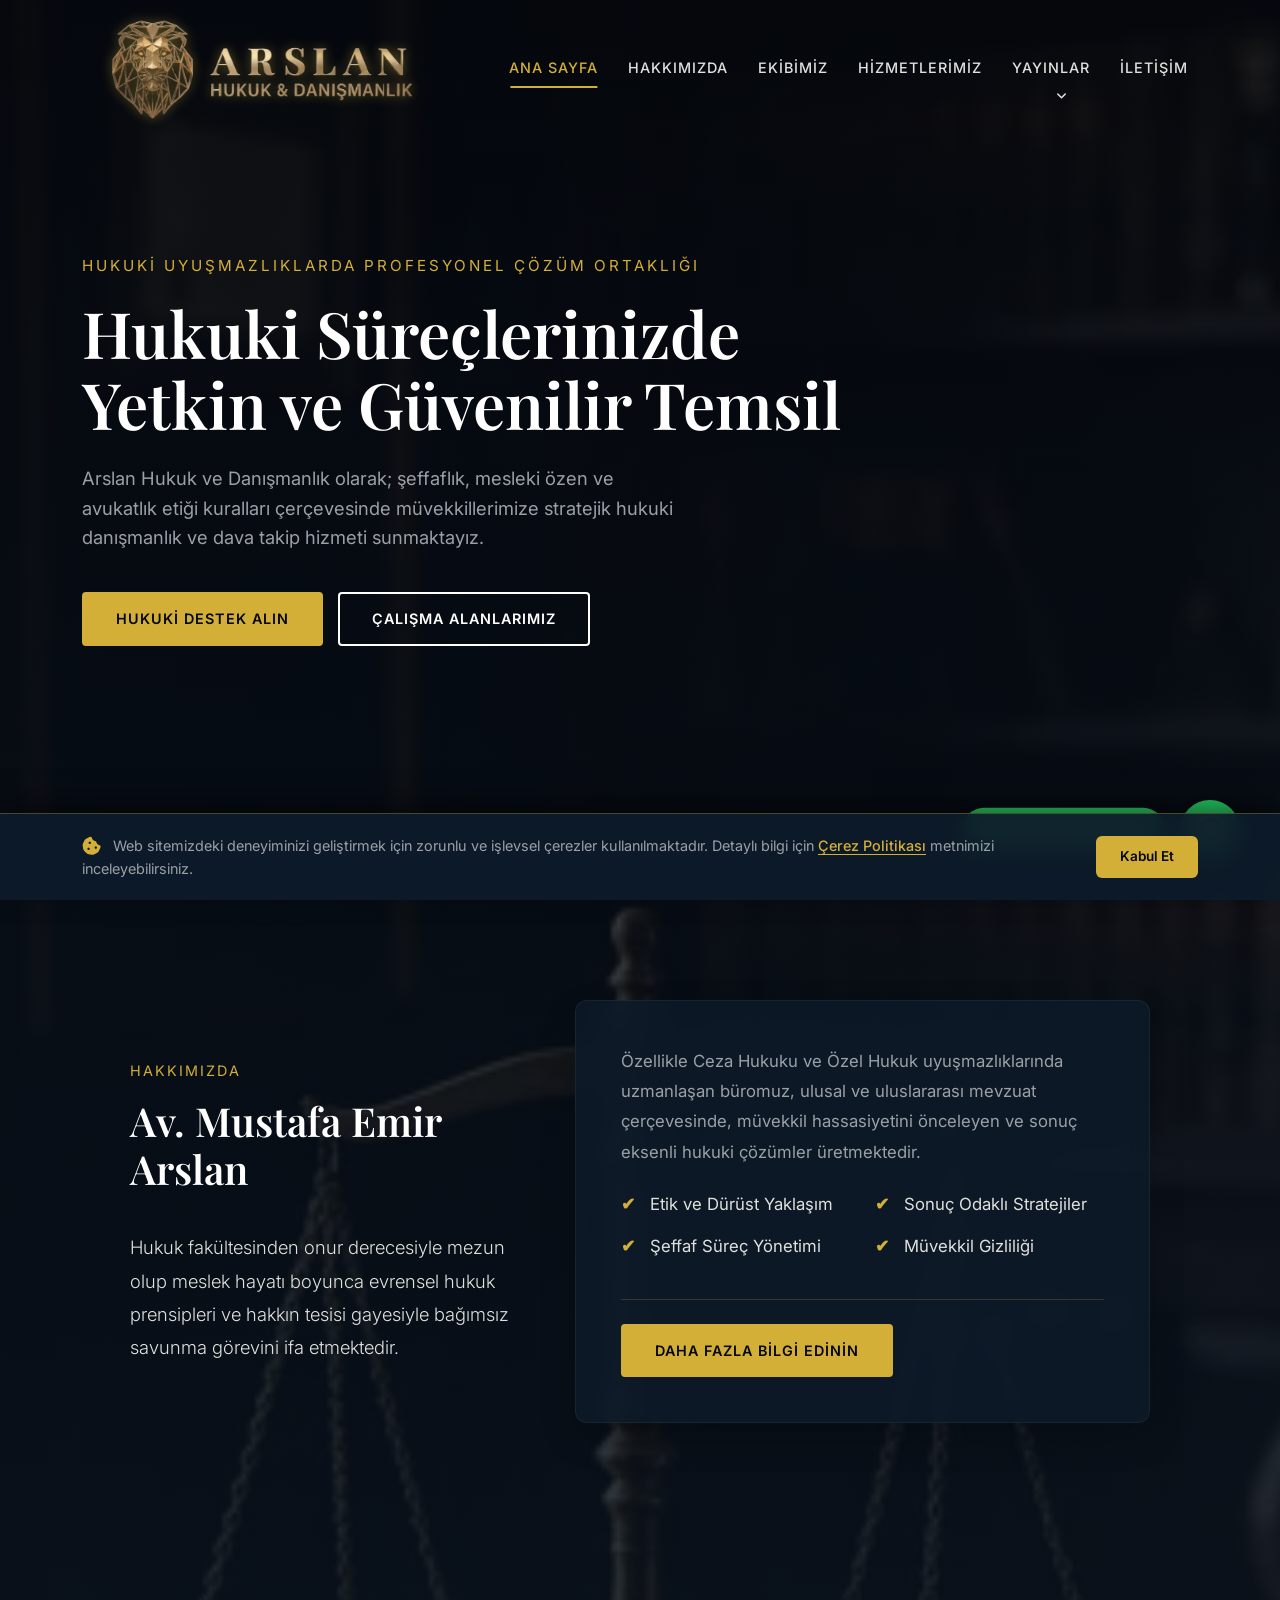
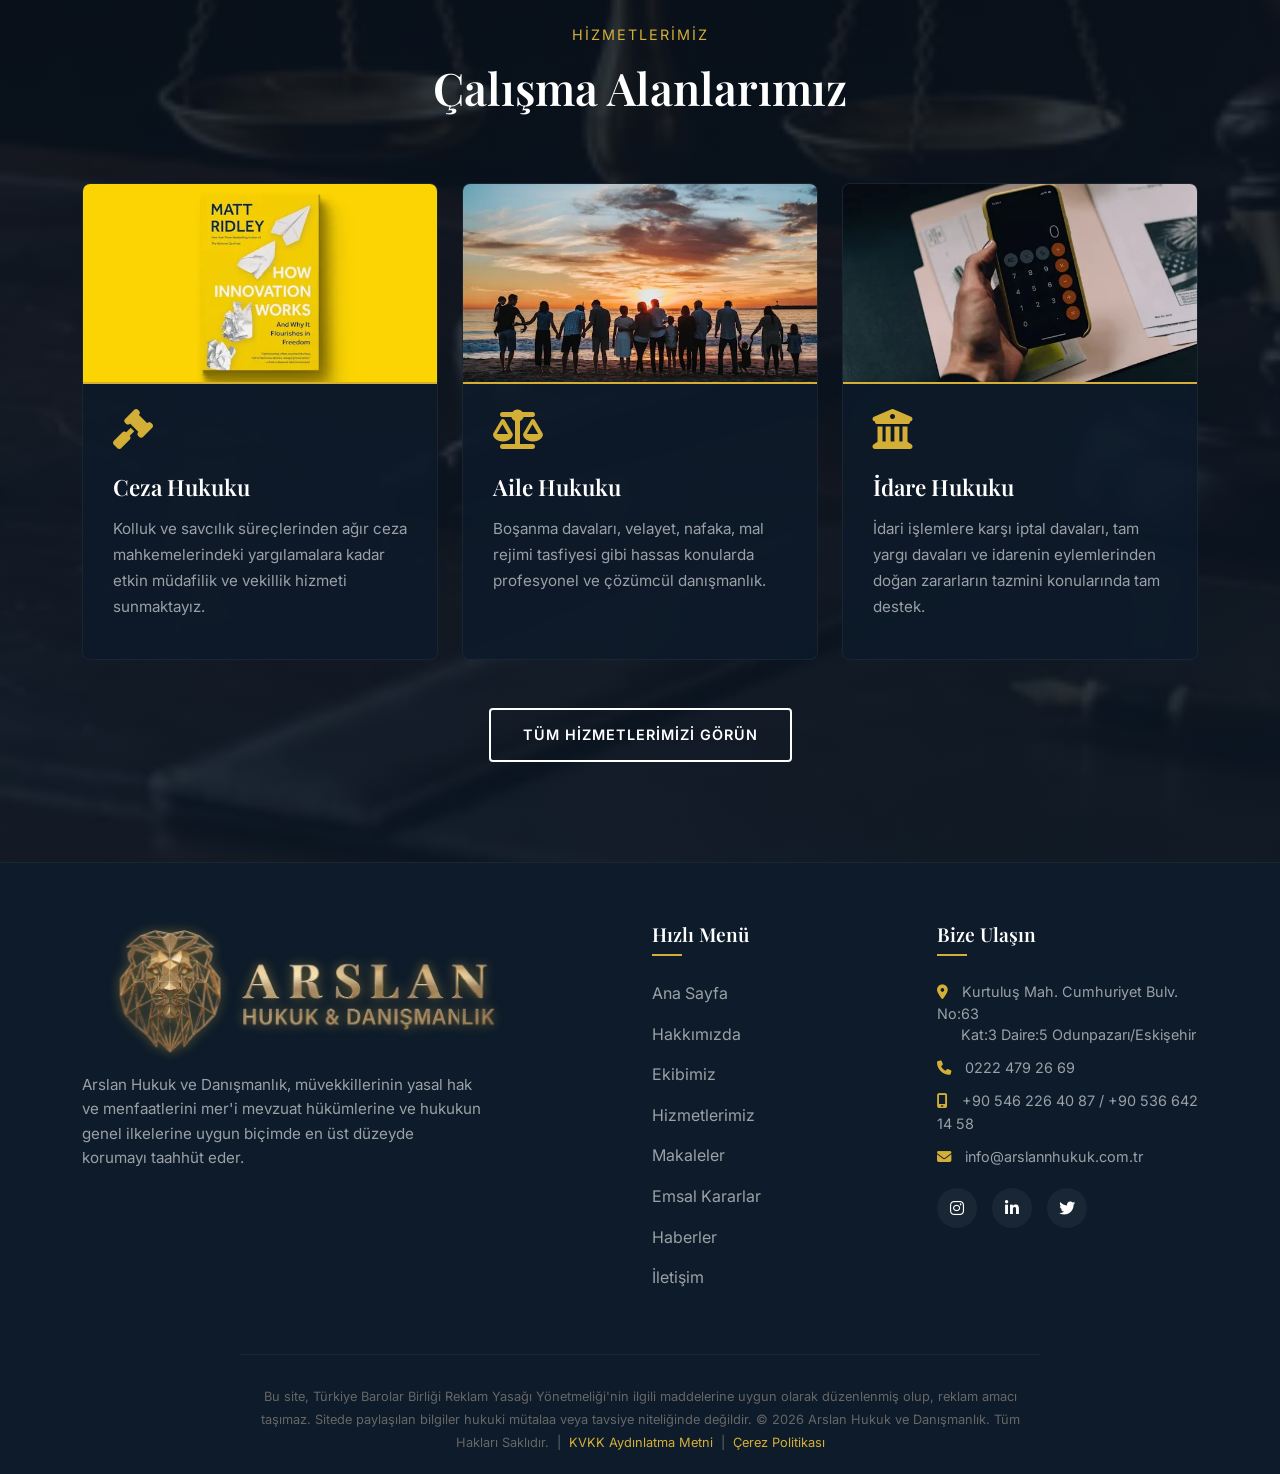
==== commit b238f268: "style: iletisim ve footer telefon numaralari sirasi guncellendi" ====
--- a/index.html
+++ b/index.html
@@ -1,4 +1,4 @@
-﻿<!DOCTYPE html>
+<!DOCTYPE html>
 <html lang="tr">
 <head>
     <meta charset="UTF-8">
@@ -24,7 +24,7 @@
       "name": "ARSLAN Hukuk ve Danışmanlık",
       "image": "https://arslannhukuk.com.tr/assets/logo.webp",
       "url": "https://arslannhukuk.com.tr/",
-      "telephone": "+905366421458",
+      "telephone": "+905462264087",
       "address": {
         "@type": "PostalAddress",
         "streetAddress": "Kurtuluş Mahallesi, Cumhuriyet Bulvarı, No: 63 Kat: 3 Daire: 5, Sivriler Plaza",
@@ -39,24 +39,21 @@
     <!-- Google Fonts (preconnect for speed) -->
     <link rel="preconnect" href="https://fonts.googleapis.com">
     <link rel="preconnect" href="https://fonts.gstatic.com" crossorigin>
+    <link rel="preconnect" href="https://cdnjs.cloudflare.com">
+    <!-- Preload critical assets -->
+    <link rel="preload" as="image" href="assets/logo.webp">
+    <link rel="preload" as="image" href="assets/hero_bg.webp">
     <link rel="stylesheet" href="https://fonts.googleapis.com/css2?family=Inter:wght@300;400;500;600&family=Playfair+Display:ital,wght@0,400;0,600;0,700;1,400&display=swap">
     <!-- Bootstrap 5 -->
     <link rel="stylesheet" href="https://cdn.jsdelivr.net/npm/bootstrap@5.3.3/dist/css/bootstrap.min.css">
-    <!-- FontAwesome -->
-    <link rel="stylesheet" href="https://cdnjs.cloudflare.com/ajax/libs/font-awesome/6.4.0/css/all.min.css">
+    <!-- FontAwesome (non-render-blocking) -->
+    <link rel="stylesheet" href="https://cdnjs.cloudflare.com/ajax/libs/font-awesome/6.4.0/css/all.min.css" media="print" onload="this.media='all'">
+    <noscript><link rel="stylesheet" href="https://cdnjs.cloudflare.com/ajax/libs/font-awesome/6.4.0/css/all.min.css"></noscript>
     <!-- Custom CSS -->
     <link rel="stylesheet" href="style.css">
     <meta name="google-site-verification" content="-B33b_EFkmxkenc03w7_HW93zOoQG8uKRRbSUZZQ7Bk" />
 
-    <!-- Google tag (gtag.js) -->
-    <script async src="https://www.googletagmanager.com/gtag/js?id=G-3E25T5PT6M"></script>
-    <script>
-      window.dataLayer = window.dataLayer || [];
-      function gtag(){dataLayer.push(arguments);}
-      gtag('js', new Date());
-
-      gtag('config', 'G-3E25T5PT6M');
-    </script>
+
 </head>
 <body>
 
@@ -65,7 +62,7 @@
         <div class="container">
             <nav class="navbar navbar-expand-lg px-0">
                 <a href="index.html" class="logo navbar-brand logo-with-img">
-                    <img src="assets/logo.webp" alt="ARSLAN Hukuk Logo" class="logo-img">
+                    <img src="assets/logo.webp" alt="ARSLAN Hukuk Logo" class="logo-img" fetchpriority="high">
                 </a>
 
                 <button class="hamburger navbar-toggler border-0 shadow-none" type="button"
@@ -242,7 +239,7 @@
                         <ul style="margin-bottom: 20px; font-size: 0.9rem; color: var(--text-muted);">
                             <li style="margin-bottom: 10px; line-height: 1.5;"><a href="https://www.google.com/maps?q=39.767203,30.531900" target="_blank" rel="noopener noreferrer"><i class="fa-solid fa-location-dot" style="color: var(--accent-color); margin-right: 10px;"></i> Kurtuluş Mah. Cumhuriyet Bulv. No:63<br>&nbsp;&nbsp;&nbsp;&nbsp;&nbsp;&nbsp;Kat:3 Daire:5 Odunpazarı/Eskişehir</a></li>
                             <li style="margin-bottom: 10px;"><a href="tel:02224792669"><i class="fa-solid fa-phone" style="color: var(--accent-color); margin-right: 10px;"></i> 0222 479 26 69</a></li>
-                            <li style="margin-bottom: 10px;"><i class="fa-solid fa-mobile-screen" style="color: var(--accent-color); margin-right: 10px;"></i> <a href="tel:+905366421458">+90 536 642 14 58</a> / <a href="tel:+905462264087">+90 546 226 40 87</a></li>
+                            <li style="margin-bottom: 10px;"><i class="fa-solid fa-mobile-screen" style="color: var(--accent-color); margin-right: 10px;"></i> <a href="tel:+905462264087">+90 546 226 40 87</a> / <a href="tel:+905366421458">+90 536 642 14 58</a></li>
                             <li><i class="fa-solid fa-envelope" style="color: var(--accent-color); margin-right: 10px;"></i> info@arslannhukuk.com.tr</li>
                         </ul>
                         <div class="social-icons">
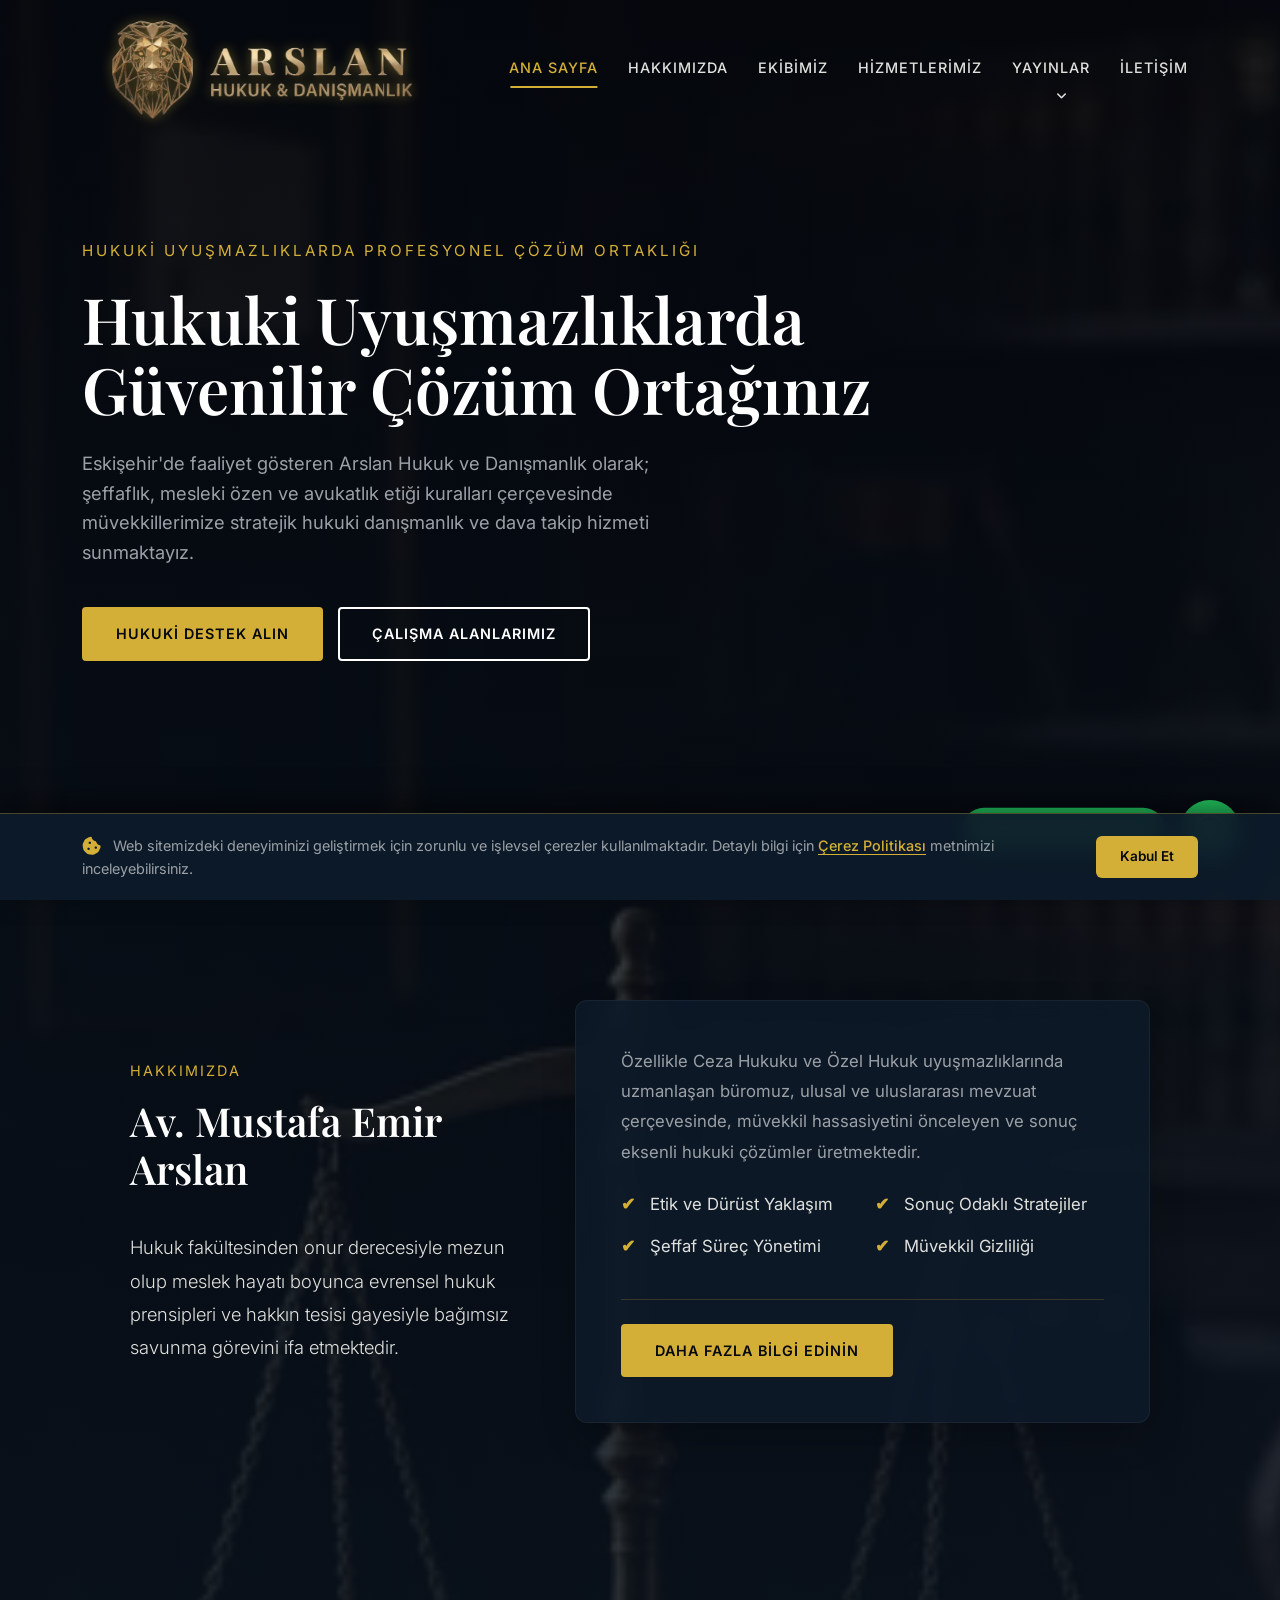
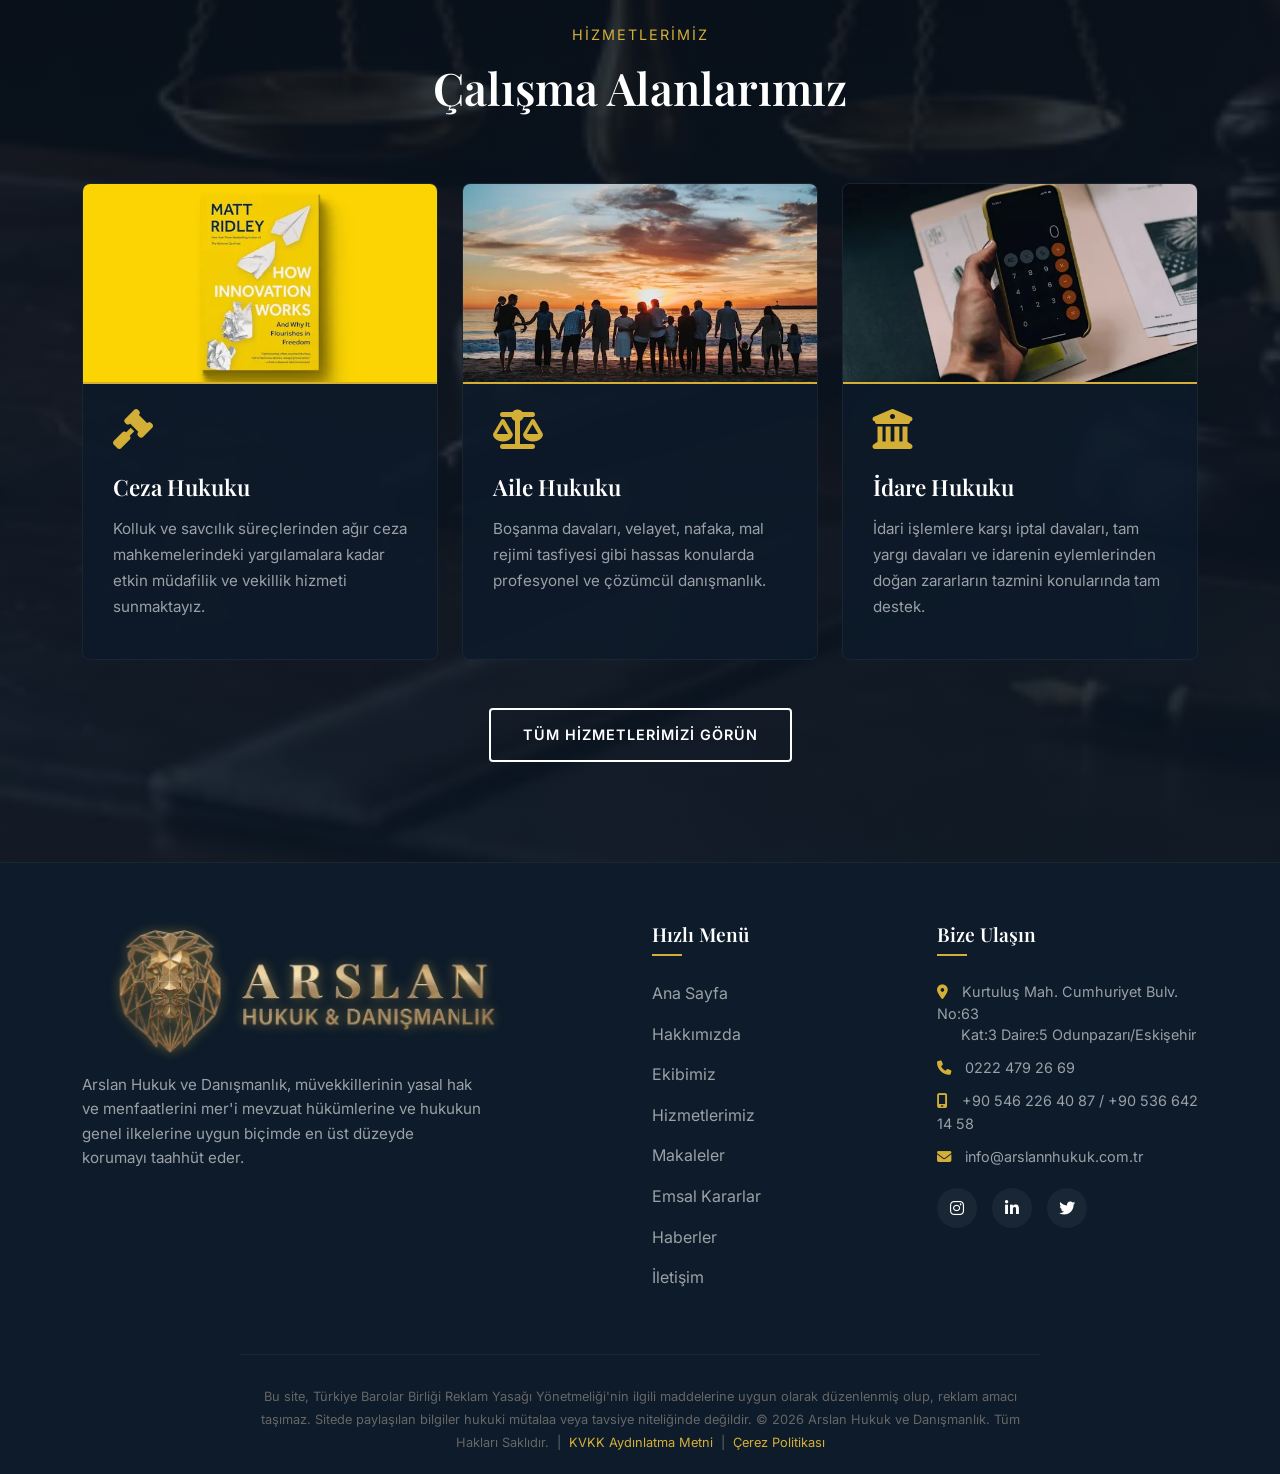
==== commit 270445cd: "SEO: Eskisehir vurgulari dogal sekilde eklendi" ====
--- a/index.html
+++ b/index.html
@@ -3,15 +3,15 @@
 <head>
     <meta charset="UTF-8">
     <meta name="viewport" content="width=device-width, initial-scale=1.0">
-    <title>ARSLAN Hukuk ve Danışmanlık | Av. Mustafa Emir Arslan</title>
+    <title>Eskişehir Avukat | ARSLAN Hukuk ve Danışmanlık | Av. Mustafa Emir Arslan</title>
     <link rel="icon" type="image/png" href="assets/favicon.webp">
-    <meta name="description" content="Avukat Mustafa Emir Arslan liderliğinde ARSLAN Hukuk ve Danışmanlık bürosu; Ceza Hukuku, Aile Hukuku ve İdare Hukuku alanlarında profesyonel hukuki destek sunar.">
+    <meta name="description" content="Eskişehir avukat ve Eskişehir ceza avukatı hizmetleri. Avukat Mustafa Emir Arslan liderliğinde ARSLAN Hukuk; Ceza Hukuku, Aile ve İdare Hukuku alanlarında uzman destek sunar.">
     <meta name="keywords" content="ceza avukatı, eskişehir ceza avukatı, eskişehir avukat, ağır ceza avukatı eskişehir, ceza hukuku eskişehir, eskişehir hukuk bürosu">
     <!-- Canonical URL -->
     <link rel="canonical" href="https://arslannhukuk.com.tr/">
     <!-- Open Graph -->
     <meta property="og:title" content="ARSLAN Hukuk ve Danışmanlık | Av. Mustafa Emir Arslan">
-    <meta property="og:description" content="Avukat Mustafa Emir Arslan liderliğinde ARSLAN Hukuk ve Danışmanlık bürosu; Ceza Hukuku, Aile Hukuku ve İdare Hukuku alanlarında profesyonel hukuki destek sunar.">
+    <meta property="og:description" content="Eskişehir avukat ve Eskişehir ceza avukatı hizmetleri. Avukat Mustafa Emir Arslan liderliğinde ARSLAN Hukuk; Ceza Hukuku, Aile ve İdare Hukuku alanlarında uzman destek sunar.">
     <meta property="og:image" content="https://arslannhukuk.com.tr/assets/logo.webp">
     <meta property="og:url" content="https://arslannhukuk.com.tr/">
     <meta property="og:type" content="website">
@@ -100,8 +100,8 @@
             <div class="container">
                 <div class="hero-content">
                     <span class="hero-subtitle">Hukuki Uyuşmazlıklarda Profesyonel Çözüm Ortaklığı</span>
-                    <h1>Hukuki Süreçlerinizde Yetkin ve Güvenilir Temsil</h1>
-                    <p>Arslan Hukuk ve Danışmanlık olarak; şeffaflık, mesleki özen ve avukatlık etiği kuralları çerçevesinde müvekkillerimize stratejik hukuki danışmanlık ve dava takip hizmeti sunmaktayız.</p>
+                    <h1>Hukuki Uyuşmazlıklarda Güvenilir Çözüm Ortağınız</h1>
+                    <p>Eskişehir'de faaliyet gösteren Arslan Hukuk ve Danışmanlık olarak; şeffaflık, mesleki özen ve avukatlık etiği kuralları çerçevesinde müvekkillerimize stratejik hukuki danışmanlık ve dava takip hizmeti sunmaktayız.</p>
                     <div class="hero-btns">
                         <a href="iletisim.html" class="btn">Hukuki Destek Alın</a>
                         <a href="hizmetlerimiz.html" class="btn btn-outline">Çalışma Alanlarımız</a>
